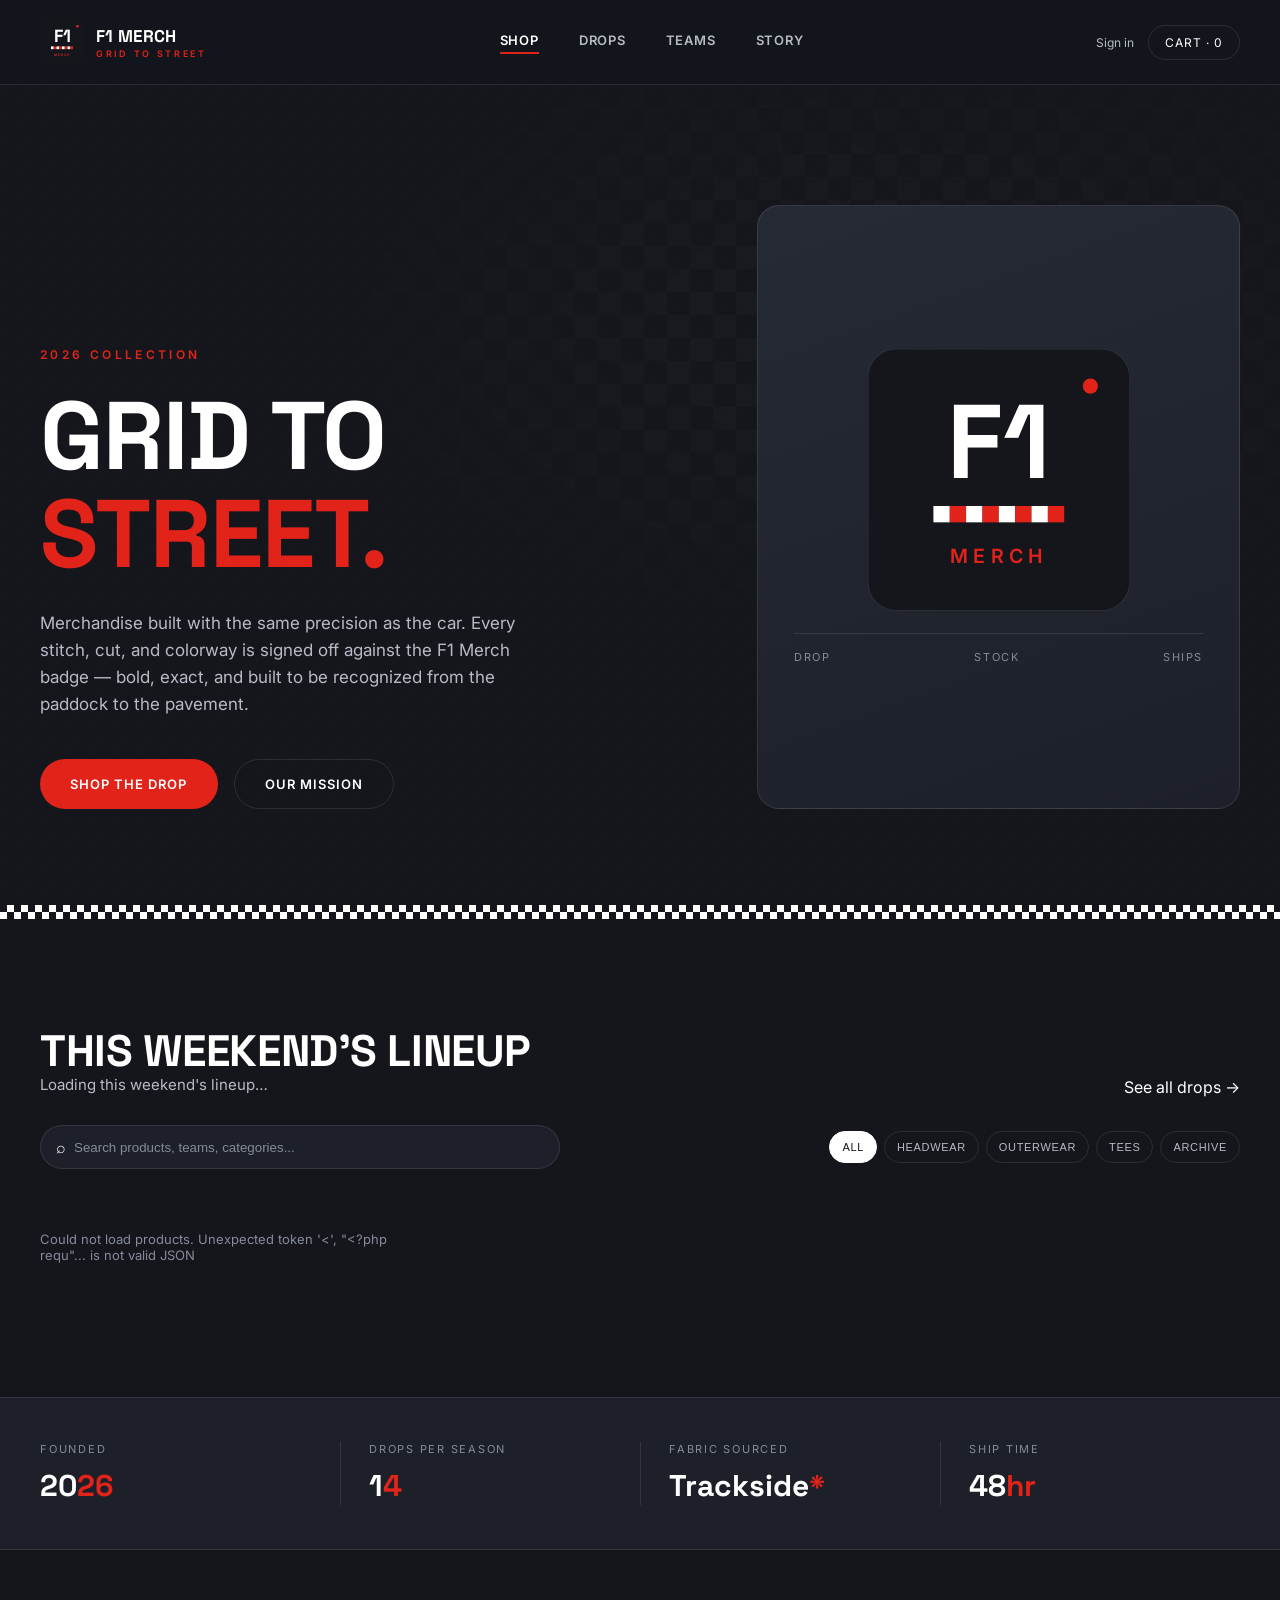
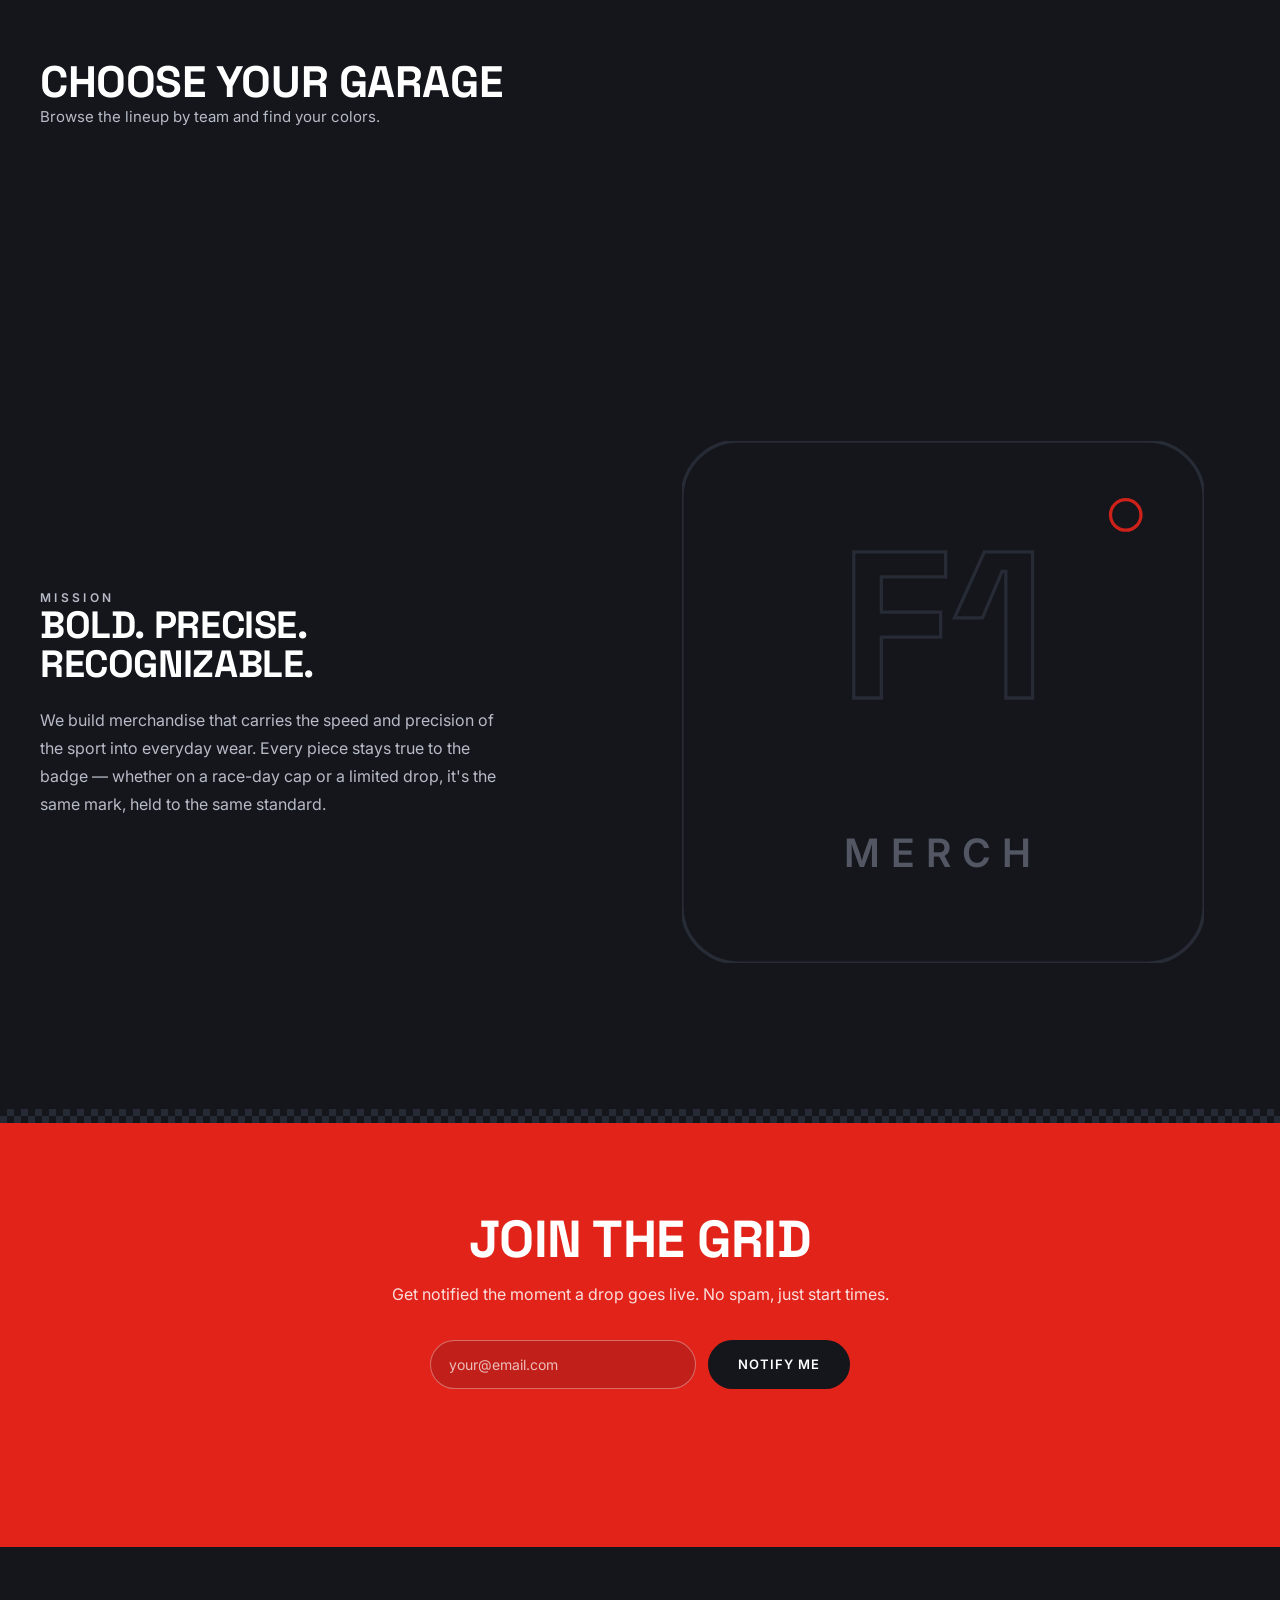
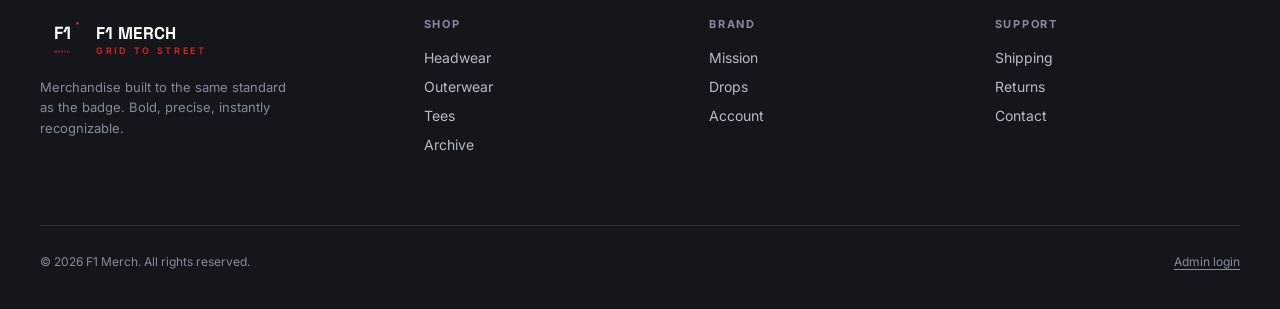
==== index.html @ f4a96c57 "first commit" ====
<!DOCTYPE html><html lang="en"><head><meta charset="UTF-8"><meta name="viewport" content="width=device-width,initial-scale=1.0"><title>F1 MERCH — Grid to Street</title><link rel="preconnect" href="https://fonts.googleapis.com"><link href="https://fonts.googleapis.com/css2?family=Space+Grotesk:wght@400;500;600;700&family=Inter:wght@400;500;600;700&family=Space+Mono:wght@400;700&display=swap" rel="stylesheet"><link rel="stylesheet" href="styles.css"></head><body>
<header><nav class="wrap subnav"><a class="brand" href="index.html"><svg class="brand-badge" viewBox="0 0 240 240" xmlns="http://www.w3.org/2000/svg"><rect width="240" height="240" rx="26" fill="#14161C"/><circle cx="204" cy="34" r="7" fill="#E2231A"/><text x="120" y="118" text-anchor="middle" font-family="Space Grotesk" font-weight="700" font-size="96" fill="#fff">F1</text><rect x="60" y="144" width="15" height="15" fill="#fff"/><rect x="75" y="144" width="15" height="15" fill="#E2231A"/><rect x="90" y="144" width="15" height="15" fill="#fff"/><rect x="105" y="144" width="15" height="15" fill="#E2231A"/><rect x="120" y="144" width="15" height="15" fill="#fff"/><rect x="135" y="144" width="15" height="15" fill="#E2231A"/><rect x="150" y="144" width="15" height="15" fill="#fff"/><rect x="165" y="144" width="15" height="15" fill="#E2231A"/><text x="120" y="196" text-anchor="middle" font-family="Inter" font-weight="600" font-size="18" letter-spacing="5" fill="#E2231A">MERCH</text></svg><span class="brand-copy"><strong>F1 MERCH</strong><small>GRID TO STREET</small></span></a><button class="mobile-menu" id="menuBtn" aria-expanded="false">☰</button><div class="nav-links" id="navLinks"><a href="#lineup" class="active">Shop</a><a href="drops.html">Drops</a><a href="#teams">Teams</a><a href="#story">Story</a></div><div class="nav-actions"><a id="accountLink" href="login.html">Sign in</a><a class="nav-cart-link" href="cart.html">Cart · <span id="cartCount">0</span></a></div></nav></header>
<section class="hero"><div class="wrap hero-grid"><div><div class="hero-eyebrow"><span class="eyebrow">2026 Collection</span></div><h1>Grid to<br><em>Street.</em></h1><p class="lede">Merchandise built with the same precision as the car. Every stitch, cut, and colorway is signed off against the F1 Merch badge — bold, exact, and built to be recognized from the paddock to the pavement.</p><div class="hero-ctas"><a class="btn btn-primary" href="#lineup">Shop the drop</a><a class="btn btn-ghost" href="#story">Our mission</a></div></div><div class="hero-panel"><svg class="badge-huge" viewBox="0 0 240 240" xmlns="http://www.w3.org/2000/svg"><rect width="240" height="240" rx="26" fill="#14161C" stroke="#2A2E38"/><circle cx="204" cy="34" r="7" fill="#E2231A"/><text x="120" y="118" text-anchor="middle" font-family="Space Grotesk" font-weight="700" font-size="96" fill="#fff">F1</text><rect x="60" y="144" width="15" height="15" fill="#fff"/><rect x="75" y="144" width="15" height="15" fill="#E2231A"/><rect x="90" y="144" width="15" height="15" fill="#fff"/><rect x="105" y="144" width="15" height="15" fill="#E2231A"/><rect x="120" y="144" width="15" height="15" fill="#fff"/><rect x="135" y="144" width="15" height="15" fill="#E2231A"/><rect x="150" y="144" width="15" height="15" fill="#fff"/><rect x="165" y="144" width="15" height="15" fill="#E2231A"/><text x="120" y="196" text-anchor="middle" font-family="Inter" font-weight="600" font-size="18" letter-spacing="5" fill="#E2231A">MERCH</text></svg><div class="readout"><span class="k">Drop</span><span class="k">Stock</span><span class="k">Ships</span></div></div></div></section><div class="checker-bar"></div>
<section id="lineup"><div class="wrap"><div class="section-head"><div><h2>This weekend's lineup</h2><p id="lineupSubhead">Loading this weekend's lineup…</p></div><a class="text-link" href="drops.html">See all drops →</a></div><div class="lineup-tools"><div class="lineup-search">⌕ <input id="searchInput" placeholder="Search products, teams, categories..."></div><div id="categoryFilters" class="lineup-filters"><button class="lineup-filter active" data-category="all">All</button><button class="lineup-filter" data-category="headwear">Headwear</button><button class="lineup-filter" data-category="outerwear">Outerwear</button><button class="lineup-filter" data-category="tees">Tees</button><button class="lineup-filter" data-category="archive">Archive</button></div></div><div class="lineup" id="lineupGrid"></div></div></section>
<div class="telemetry"><div class="wrap"><div class="cell"><div class="k">Founded</div><div class="v">20<span>26</span></div></div><div class="cell"><div class="k">Drops per season</div><div class="v">1<span>4</span></div></div><div class="cell"><div class="k">Fabric sourced</div><div class="v">Trackside<span>*</span></div></div><div class="cell"><div class="k">Ship time</div><div class="v">48<span>hr</span></div></div></div></div>
<section id="teams"><div class="wrap"><div class="section-head"><div><h2>Choose your garage</h2><p>Browse the lineup by team and find your colors.</p></div></div><div class="team-rail" id="teamGrid"></div></div></section>
<section id="story"><div class="wrap story"><div class="story-copy"><span class="eyebrow mute">Mission</span><h2>Bold. Precise.<br>Recognizable.</h2><p>We build merchandise that carries the speed and precision of the sport into everyday wear. Every piece stays true to the badge — whether on a race-day cap or a limited drop, it's the same mark, held to the same standard.</p></div><div class="story-visual"><svg viewBox="0 0 240 240" xmlns="http://www.w3.org/2000/svg"><rect width="240" height="240" rx="26" fill="none" stroke="#2A2E38" stroke-width="1.5"/><text x="120" y="118" text-anchor="middle" font-family="Space Grotesk" font-weight="700" font-size="96" fill="none" stroke="#2A2E38" stroke-width="1.5">F1</text><circle cx="204" cy="34" r="7" fill="none" stroke="#E2231A" stroke-width="1.5"/><text x="120" y="196" text-anchor="middle" font-family="Inter" font-weight="600" font-size="18" letter-spacing="5" fill="#5A5E6B">MERCH</text></svg></div></div></section><div class="checker-bar dim"></div>
<section id="join" class="cta-band"><div class="wrap"><h2>Join the grid</h2><p>Get notified the moment a drop goes live. No spam, just start times.</p><form class="signup" id="signupForm">
    <input type="email" id="signupEmail" placeholder="your@email.com" required><button class="btn btn-primary" type="submit">Notify me</button></form><p class="signup-msg" id="signupMsg"></p></div></section>
<footer id="typography"><div class="wrap"><div class="foot-grid"><div class="foot-brand"><div class="brand"><svg class="brand-badge" viewBox="0 0 240 240"><rect width="240" height="240" rx="26" fill="#14161C"/><circle cx="204" cy="34" r="7" fill="#E2231A"/><text x="120" y="118" text-anchor="middle" font-family="Space Grotesk" font-weight="700" font-size="96" fill="#fff">F1</text><text x="120" y="196" text-anchor="middle" font-family="Inter" font-weight="600" font-size="18" letter-spacing="5" fill="#E2231A">MERCH</text></svg><span class="brand-copy"><strong>F1 MERCH</strong><small>GRID TO STREET</small></span></div><p>Merchandise built to the same standard as the badge. Bold, precise, instantly recognizable.</p></div><div class="foot-col"><h4>Shop</h4><a href="#lineup" data-filter="headwear" class="foot-link">Headwear</a><a href="#lineup" data-filter="outerwear" class="foot-link">Outerwear</a><a href="#lineup" data-filter="tees" class="foot-link">Tees</a><a href="#lineup" data-filter="archive" class="foot-link">Archive</a></div><div class="foot-col"><h4>Brand</h4><a href="#story">Mission</a><a href="drops.html">Drops</a><a href="account.html">Account</a></div><div class="foot-col"><h4>Support</h4><a href="#" data-modal="shipping" class="foot-link">Shipping</a><a href="#" data-modal="returns" class="foot-link">Returns</a><a href="#" data-modal="contact" class="foot-link">Contact</a></div></div><div class="foot-bottom"><span>© 2026 F1 Merch. All rights reserved.</span><a href="admin-login.html" class="admin-link">Admin login</a></div></div></footer>
<div class="modal-overlay" id="modalOverlay" hidden><div class="modal" role="dialog" aria-modal="true"><button class="modal-close" id="modalClose">×</button><h3 id="modalTitle"></h3><div id="modalBody"></div></div></div>
<script src="auth-client.js?v=27"></script><script src="products-data.js?v=27"></script><script src="script.js?v=18"></script></body></html>
---- styles.css ----
:root {
  --ink: #14161C;
  --ink-2: #1D2028;
  --ink-3: #262A34;
  --red: #E2231A;
  --red-dim: #8A1610;
  --white: #FFFFFF;
  --chalk: #EDEEF0;
  --mute: #8E92A0;
  --mute-2: #5A5E6B;
  --line: rgba(255,255,255,0.10);
  --radius: 22px;
}
* {
  box-sizing: border-box;
  margin: 0;
  padding: 0;
}
html {
  scroll-behavior: smooth;
}
body {
  background: var(--ink);
  color: var(--white);
  font-family: 'Inter', Arial, sans-serif;
  -webkit-font-smoothing: antialiased;
  overflow-x: hidden;
}
a {
  color: inherit;
  text-decoration: none;
}
img,svg {
  display: block;
}
.wrap {
  max-width: 1280px;
  margin: 0 auto;
  padding: 0 40px;
}
h1,h2,h3 {
  font-family: 'Space Grotesk', Arial, sans-serif;
  font-weight: 700;
  line-height: 1.02;
  letter-spacing: -0.01em;
}
.mono {
  font-family: 'Space Mono', monospace;
}
.eyebrow {
  font-family: 'Inter', Arial, sans-serif;
  font-weight: 600;
  font-size: 12px;
  letter-spacing: 0.28em;
  text-transform: uppercase;
  color: var(--red);
}
.eyebrow.mute {
  color: var(--mute);
}
/* ============ CHECKER DIVIDER — signature element ============ */
.checker-bar {
  height: 14px;
  width: 100%;
  background-image: repeating-conic-gradient(var(--white) 0% 25%, var(--ink) 0% 50%);
  background-size: 14px 14px;
  position: relative;
}
.checker-bar.dim {
  background-image: repeating-conic-gradient(var(--ink-3) 0% 25%, var(--ink) 0% 50%);
}
.checker-bar::after {
  content: "";
  position: absolute;
  inset: 0;
  background: linear-gradient(90deg, transparent, var(--ink) 2%, transparent 6%, transparent 94%, var(--ink) 98%, transparent);
  opacity: 0.0;
}
/* ============ NAV ============ */
header {
  position: sticky;
  top: 0;
  z-index: 50;
  background: rgba(20,22,28,0.86);
  backdrop-filter: blur(10px);
  border-bottom: 1px solid var(--line);
}
nav.wrap {
  display: flex;
  align-items: center;
  justify-content: space-between;
  height: 84px;
}
.brand {
  display: flex;
  align-items: center;
  gap: 12px;
}
.brand-badge {
  width: 44px;
  height: 44px;
}
.brand-word {
  font-family: 'Space Grotesk';
  font-weight: 700;
  font-size: 17px;
  letter-spacing: 0.02em;
}
.brand-word span {
  display: block;
  font-family: 'Inter';
  font-weight: 600;
  font-size: 9px;
  letter-spacing: 0.3em;
  color: var(--red);
  margin-top: 1px;
}
.nav-links {
  display: flex;
  align-items: center;
  gap: 40px;
}
.nav-links a {
  font-size: 13px;
  font-weight: 600;
  letter-spacing: 0.06em;
  text-transform: uppercase;
  color: var(--mute);
  position: relative;
  padding-bottom: 4px;
}
.nav-links a:hover {
  color: var(--white);
}
.nav-links a.active {
  color: var(--white);
  position: relative;
}
.nav-links a.active::after {
  content: "";
  position: absolute;
  left: 0;
  right: 0;
  bottom: -2px;
  height: 2px;
  background: var(--red);
}
.cart-wrap {
  position: relative;
}
.nav-cart {
  display: flex;
  align-items: center;
  gap: 8px;
  border: 1px solid var(--line);
  border-radius: 999px;
  padding: 9px 18px;
  font-size: 12px;
  font-weight: 600;
  letter-spacing: 0.08em;
  text-transform: uppercase;
  background: transparent;
  color: var(--white);
  font-family: 'Inter', Arial, sans-serif;
  cursor: pointer;
  transition: border-color .18s ease, color .18s ease;
}
.nav-cart:hover {
  border-color: var(--red);
  color: var(--red);
}
.nav-cart .dot {
  width: 6px;
  height: 6px;
  border-radius: 50%;
  background: var(--red);
}
.cart-panel {
  position: absolute;
  top: calc(100% + 12px);
  right: 0;
  width: 320px;
  background: var(--ink-2);
  border: 1px solid var(--line);
  border-radius: 16px;
  padding: 18px;
  box-shadow: 0 20px 50px rgba(0,0,0,0.45);
  z-index: 60;
}
.cart-panel[hidden] {
  display: none;
}
.cart-panel-head {
  display: flex;
  justify-content: space-between;
  align-items: center;
  font-size: 12px;
  font-weight: 600;
  letter-spacing: 0.1em;
  text-transform: uppercase;
  color: var(--mute);
  margin-bottom: 14px;
}
.cart-close {
  background: none;
  border: none;
  color: var(--mute);
  font-size: 18px;
  line-height: 1;
  cursor: pointer;
}
.cart-close:hover {
  color: var(--white);
}
.cart-empty {
  font-size: 13px;
  color: var(--mute-2);
  line-height: 1.5;
}
.cart-items {
  display: flex;
  flex-direction: column;
  gap: 12px;
  max-height: 260px;
  overflow-y: auto;
}
.cart-line {
  display: flex;
  align-items: center;
  justify-content: space-between;
  gap: 10px;
  font-size: 13px;
}
.cart-line .cl-name {
  flex: 1;
}
.cart-line .cl-qty {
  color: var(--mute-2);
  font-family: 'Space Mono';
  font-size: 12px;
}
.cart-line .cl-price {
  font-family: 'Space Mono';
  font-size: 13px;
}
.cart-line .cl-remove {
  background: none;
  border: none;
  color: var(--mute-2);
  cursor: pointer;
  font-size: 14px;
}
.cart-line .cl-remove:hover {
  color: var(--red);
}
.cart-total-row {
  display: flex;
  justify-content: space-between;
  align-items: center;
  margin-top: 14px;
  padding-top: 14px;
  border-top: 1px solid var(--line);
  font-size: 13px;
  font-weight: 600;
}
.cart-total-row[hidden] {
  display: none;
}
/* ============ HERO ============ */
.hero {
  position: relative;
  padding: 120px 0 96px;
  overflow: hidden;
}
.hero::before {
  content: "";
  position: absolute;
  inset: 0;
  background-image: repeating-conic-gradient(rgba(255,255,255,0.028) 0% 25%, transparent 0% 50%);
  background-size: 46px 46px;
  mask-image: radial-gradient(ellipse 70% 60% at 70% 30%, black, transparent 75%);
  pointer-events: none;
}
.hero-grid {
  position: relative;
  z-index: 1;
  display: grid;
  grid-template-columns: 1.15fr 0.85fr;
  gap: 64px;
  align-items: end;
}
.hero-eyebrow {
  display: flex;
  align-items: center;
  gap: 14px;
  margin-bottom: 26px;
}
.hero-eyebrow .num {
  font-family: 'Space Mono';
  font-size: 12px;
  color: var(--red);
}
.hero h1 {
  font-size: 96px;
  text-transform: uppercase;
}
.hero h1 em {
  font-style: normal;
  color: var(--red);
}
.hero p.lede {
  margin-top: 26px;
  max-width: 480px;
  font-size: 17px;
  line-height: 1.6;
  color: var(--mute);
}
.hero-ctas {
  display: flex;
  gap: 16px;
  margin-top: 40px;
}
.btn {
  display: inline-flex;
  align-items: center;
  gap: 10px;
  padding: 16px 30px;
  border-radius: 999px;
  font-size: 13px;
  font-weight: 600;
  letter-spacing: 0.08em;
  text-transform: uppercase;
  transition: transform .18s ease, background .18s ease, color .18s ease, border-color .18s ease;
  border: none;
  cursor: pointer;
  font-family: 'Inter', Arial, sans-serif;
}
.btn-primary {
  background: var(--red);
  color: var(--white);
}
.btn-logout {
  background: transparent;
  color: var(--white);
  border: 1px solid rgba(226,35,26,.65);
}
.btn-logout:hover {
  background: var(--red);
  border-color: var(--red);
  color: var(--white);
  transform: translateY(-2px);
}
.btn-primary:hover {
  transform: translateY(-2px);
  background: #c81d15;
}
.btn-ghost {
  border: 1px solid var(--line);
  color: var(--white);
  background: transparent;
}
.btn-ghost:hover {
  border-color: var(--white);
  transform: translateY(-2px);
}
.hero-panel {
  position: relative;
  background: linear-gradient(160deg, var(--ink-3), var(--ink-2));
  border: 1px solid var(--line);
  border-radius: var(--radius);
  padding: 36px;
  display: flex;
  flex-direction: column;
  align-items: center;
  justify-content: center;
  aspect-ratio: 4/5;
}
.hero-panel .badge-huge {
  width: 64%;
  height: auto;
}
.hero-panel .readout {
  margin-top: 22px;
  width: 100%;
  display: flex;
  justify-content: space-between;
  border-top: 1px solid var(--line);
  padding-top: 16px;
}
.readout .k {
  font-size: 11px;
  letter-spacing: 0.14em;
  text-transform: uppercase;
  color: var(--mute-2);
}
/* ============ SECTION SHELL ============ */
section {
  padding: 110px 0;
}
.section-head {
  display: flex;
  justify-content: space-between;
  align-items: flex-end;
  margin-bottom: 56px;
  gap: 40px;
}
.section-head h2 {
  font-size: 44px;
  text-transform: uppercase;
  max-width: 560px;
}
.section-head p {
  font-size: 15px;
  color: var(--mute);
  max-width: 340px;
  line-height: 1.6;
}
.section-head .filter-tag {
  display: inline-flex;
  align-items: center;
  gap: 10px;
  font-size: 13px;
  color: var(--white);
}
.section-head .filter-tag button {
  background: none;
  border: 1px solid var(--line);
  color: var(--mute);
  border-radius: 999px;
  padding: 4px 12px;
  font-size: 11px;
  letter-spacing: 0.06em;
  text-transform: uppercase;
  cursor: pointer;
  font-family: 'Inter', Arial, sans-serif;
}
.section-head .filter-tag button:hover {
  border-color: var(--red);
  color: var(--red);
}
/* ============ LINEUP (products) ============ */
.lineup {
  display: grid;
  grid-template-columns: repeat(3,1fr);
  gap: 28px;
}
.card {
  background: var(--ink-2);
  border: 1px solid var(--line);
  border-radius: var(--radius);
  overflow: hidden;
  transition: transform .22s ease, border-color .22s ease;
}
.card:hover {
  transform: translateY(-6px);
  border-color: rgba(226,35,26,0.5);
}
.card.is-hidden {
  display: none;
}
.card-media {
  position: relative;
  aspect-ratio: 1/1;
  background: radial-gradient(circle at 30% 20%, rgba(226,35,26,0.14), transparent 55%),    var(--ink-3);
  display: flex;
  align-items: center;
  justify-content: center;
}
.card-media .grid-pos {
  position: absolute;
  top: 18px;
  left: 18px;
  font-family: 'Space Mono';
  font-size: 12px;
  color: var(--mute-2);
}
.card-media .icon {
  width: 34%;
  opacity: 0.92;
}
.card-body {
  padding: 22px 22px 26px;
}
.card-body .name {
  font-family: 'Space Grotesk';
  font-weight: 600;
  font-size: 18px;
  margin-bottom: 6px;
}
.card-body .desc {
  font-size: 13px;
  color: var(--mute);
  line-height: 1.5;
  margin-bottom: 18px;
}
.card-foot {
  display: flex;
  align-items: center;
  justify-content: flex-end;
}
.price {
  font-family: 'Space Mono';
  font-size: 16px;
}
.add {
  width: 36px;
  height: 36px;
  border-radius: 50%;
  border: 1px solid var(--line);
  display: flex;
  align-items: center;
  justify-content: center;
  font-size: 16px;
  transition: all .18s ease;
  background: transparent;
  color: var(--white);
  cursor: pointer;
  font-family: 'Inter', Arial, sans-serif;
}
.card:hover .add {
  background: var(--red);
  border-color: var(--red);
}
/* ============ TELEMETRY STRIP ============ */
.telemetry {
  background: var(--ink-2);
  border-top: 1px solid var(--line);
  border-bottom: 1px solid var(--line);
}
.telemetry .wrap {
  display: grid;
  grid-template-columns: repeat(4,1fr);
  padding: 44px 40px;
}
.telemetry .cell {
  padding: 0 28px;
  border-left: 1px solid var(--line);
}
.telemetry .cell:first-child {
  border-left: none;
  padding-left: 0;
}
.telemetry .cell .k {
  font-size: 11px;
  letter-spacing: 0.16em;
  text-transform: uppercase;
  color: var(--mute-2);
  margin-bottom: 10px;
}
.telemetry .cell .v {
  font-family: 'Space Grotesk';
  font-weight: 700;
  font-size: 30px;
}
.telemetry .cell .v span {
  color: var(--red);
}
/* ============ STORY (mission) ============ */
.story {
  display: grid;
  grid-template-columns: 0.95fr 1.05fr;
  gap: 70px;
  align-items: center;
}
.story-copy .eyebrow {
  margin-bottom: 20px;
}
.story-copy h2 {
  font-size: 38px;
  text-transform: uppercase;
  margin-bottom: 22px;
}
.story-copy p {
  font-size: 16px;
  line-height: 1.75;
  color: var(--mute);
  max-width: 460px;
}
.story-visual {
  position: relative;
  aspect-ratio: 1/1;
  display: flex;
  align-items: center;
  justify-content: center;
}
.story-visual svg {
  width: 88%;
  height: 88%;
  opacity: 0.9;
}
/* ============ CTA BAND ============ */
.cta-band {
  background: var(--red);
  padding: 90px 0;
  text-align: center;
}
.cta-band h2 {
  font-size: 52px;
  text-transform: uppercase;
  color: var(--white);
  margin-bottom: 18px;
}
.cta-band p {
  font-size: 16px;
  color: rgba(255,255,255,0.85);
  margin-bottom: 36px;
}
.cta-band .btn-primary {
  background: var(--ink);
}
.cta-band .btn-primary:hover {
  background: #000;
}
.signup {
  display: flex;
  justify-content: center;
  gap: 12px;
  max-width: 420px;
  margin: 0 auto;
}
.signup input {
  flex: 1;
  padding: 15px 18px;
  border-radius: 999px;
  border: none;
  font-family: 'Inter';
  font-size: 14px;
  background: rgba(20,22,28,0.16);
  color: var(--white);
  border: 1px solid rgba(255,255,255,0.35);
}
.signup input::placeholder {
  color: rgba(255,255,255,0.7);
}
.signup-msg {
  margin-top: 14px;
  font-size: 13px;
  min-height: 18px;
  color: rgba(255,255,255,0.9);
}
.signup-msg.error {
  color: var(--ink);
  font-weight: 700;
}
.signup-msg.success {
  color: var(--ink);
  font-weight: 700;
}
/* ============ FOOTER ============ */
footer {
  padding: 70px 0 40px;
}
.foot-grid {
  display: grid;
  grid-template-columns: 1.4fr 1fr 1fr 1fr;
  gap: 40px;
  margin-bottom: 60px;
}
.foot-brand .brand {
  margin-bottom: 16px;
}
.foot-brand p {
  font-size: 13px;
  color: var(--mute-2);
  max-width: 260px;
  line-height: 1.6;
}
.foot-col h4 {
  font-size: 11px;
  letter-spacing: 0.16em;
  text-transform: uppercase;
  color: var(--mute-2);
  margin-bottom: 18px;
}
.foot-col a {
  display: block;
  font-size: 14px;
  color: var(--mute);
  margin-bottom: 12px;
  background: none;
  border: none;
  padding: 0;
  text-align: left;
  cursor: pointer;
  font-family: 'Inter', Arial, sans-serif;
}
.foot-col a:hover {
  color: var(--white);
}
.foot-bottom {
  display: flex;
  justify-content: space-between;
  align-items: center;
  padding-top: 28px;
  border-top: 1px solid var(--line);
  font-size: 12px;
  color: var(--mute-2);
}
.admin-link {
  color: var(--mute-2);
  text-decoration: underline;
  text-underline-offset: 3px;
}
.admin-link:hover {
  color: var(--white);
}
/* ============ MODAL ============ */
.modal-overlay {
  position: fixed;
  inset: 0;
  z-index: 100;
  background: rgba(10,11,14,0.72);
  display: flex;
  align-items: center;
  justify-content: center;
  padding: 24px;
}
.modal-overlay[hidden] {
  display: none;
}
.modal {
  position: relative;
  width: 100%;
  max-width: 420px;
  background: var(--ink-2);
  border: 1px solid var(--line);
  border-radius: 20px;
  padding: 36px 32px 32px;
  box-shadow: 0 30px 70px rgba(0,0,0,0.5);
}
.modal h3 {
  font-size: 22px;
  text-transform: uppercase;
  margin-bottom: 14px;
}
.modal p {
  font-size: 14px;
  line-height: 1.7;
  color: var(--mute);
}
.modal p + p {
  margin-top: 10px;
}
.modal-close {
  position: absolute;
  top: 18px;
  right: 18px;
  background: none;
  border: none;
  color: var(--mute);
  font-size: 20px;
  line-height: 1;
  cursor: pointer;
}
.modal-close:hover {
  color: var(--white);
}
@media (max-width:920px) {
  .hero-grid {
    grid-template-columns: 1fr;
  }
  .hero h1 {
    font-size: 56px;
  }
  .lineup {
    grid-template-columns: 1fr;
  }
  .telemetry .wrap {
    grid-template-columns: repeat(2,1fr);
    row-gap: 24px;
  }
  .telemetry .cell:nth-child(3) {
    border-left: none;
    padding-left: 0;
  }
  .story {
    grid-template-columns: 1fr;
  }
  .foot-grid {
    grid-template-columns: 1fr 1fr;
  }
  .section-head {
    flex-direction: column;
    align-items: flex-start;
  }
}
@media (prefers-reduced-motion: reduce) {
  * {
    transition: none !important;
  }
}
/* ============ ADMIN DASHBOARD ============ */
.admin-header {
  padding: 60px 0 40px;
  border-bottom: 1px solid var(--line);
}
.admin-header .eyebrow {
  margin-bottom: 14px;
}
.admin-header h1 {
  font-size: 40px;
  text-transform: uppercase;
}
.admin-header p {
  margin-top: 14px;
  font-size: 15px;
  color: var(--mute);
  max-width: 520px;
  line-height: 1.6;
}
.admin-back {
  display: inline-flex;
  align-items: center;
  gap: 8px;
  font-size: 13px;
  color: var(--mute);
  margin-bottom: 24px;
}
.admin-back:hover {
  color: var(--white);
}
.admin-main {
  padding: 56px 0 120px;
  display: grid;
  grid-template-columns: 1fr 1.4fr;
  gap: 48px;
  align-items: start;
}
.admin-panel {
  background: var(--ink-2);
  border: 1px solid var(--line);
  border-radius: var(--radius);
  padding: 28px;
}
.admin-panel h2 {
  font-size: 20px;
  text-transform: uppercase;
  margin-bottom: 20px;
}
.form-row {
  margin-bottom: 18px;
}
.form-row label {
  display: block;
  font-size: 11px;
  letter-spacing: 0.12em;
  text-transform: uppercase;
  color: var(--mute-2);
  margin-bottom: 8px;
}
.form-row input,.form-row textarea,.form-row select {
  width: 100%;
  padding: 12px 14px;
  border-radius: 10px;
  background: var(--ink-3);
  border: 1px solid var(--line);
  color: var(--white);
  font-family: 'Inter', Arial, sans-serif;
  font-size: 14px;
}
.form-row textarea {
  resize: vertical;
  min-height: 70px;
  line-height: 1.5;
}
.form-row input:focus,.form-row textarea:focus,.form-row select:focus {
  outline: none;
  border-color: var(--red);
}
.form-actions {
  display: flex;
  gap: 12px;
  margin-top: 24px;
}
.btn-secondary {
  border: 1px solid var(--line);
  color: var(--mute);
  background: transparent;
  padding: 16px 24px;
  border-radius: 999px;
  font-size: 13px;
  font-weight: 600;
  letter-spacing: 0.08em;
  text-transform: uppercase;
  cursor: pointer;
  font-family: 'Inter', Arial, sans-serif;
}
.btn-secondary:hover {
  border-color: var(--white);
  color: var(--white);
}
.admin-list {
  display: flex;
  flex-direction: column;
  gap: 14px;
}
.admin-row {
  display: flex;
  align-items: center;
  gap: 16px;
  background: var(--ink-2);
  border: 1px solid var(--line);
  border-radius: 16px;
  padding: 16px 18px;
}
.admin-row .thumb {
  width: 52px;
  height: 52px;
  border-radius: 10px;
  flex-shrink: 0;
  background: radial-gradient(circle at 30% 20%, rgba(226,35,26,0.18), transparent 55%), var(--ink-3);
  display: flex;
  align-items: center;
  justify-content: center;
  font-family: 'Space Grotesk';
  font-weight: 700;
  font-size: 15px;
}
.admin-row .info {
  flex: 1;
  min-width: 0;
}
.admin-row .info .name {
  font-family: 'Space Grotesk';
  font-weight: 600;
  font-size: 15px;
  margin-bottom: 3px;
}
.admin-row .info .meta {
  font-size: 12px;
  color: var(--mute-2);
  font-family: 'Space Mono';
}
.admin-row .info .desc {
  font-size: 12px;
  color: var(--mute);
  margin-top: 4px;
  line-height: 1.4;
}
.admin-row .row-actions {
  display: flex;
  gap: 8px;
  flex-shrink: 0;
}
.icon-btn {
  width: 34px;
  height: 34px;
  border-radius: 50%;
  border: 1px solid var(--line);
  background: transparent;
  color: var(--mute);
  cursor: pointer;
  font-size: 14px;
  display: flex;
  align-items: center;
  justify-content: center;
  font-family: 'Inter', Arial, sans-serif;
}
.icon-btn:hover {
  border-color: var(--white);
  color: var(--white);
}
.icon-btn.danger:hover {
  border-color: var(--red);
  color: var(--red);
}
.admin-empty {
  font-size: 13px;
  color: var(--mute-2);
  padding: 24px 0;
}
.admin-toolbar {
  display: flex;
  justify-content: space-between;
  align-items: center;
  margin-bottom: 20px;
  gap: 16px;
}
.admin-count {
  font-size: 13px;
  color: var(--mute);
}
.admin-toast {
  position: fixed;
  bottom: 28px;
  left: 50%;
  transform: translateX(-50%) translateY(20px);
  background: var(--white);
  color: var(--ink);
  padding: 14px 22px;
  border-radius: 999px;
  font-size: 13px;
  font-weight: 600;
  opacity: 0;
  pointer-events: none;
  transition: opacity .2s ease, transform .2s ease;
  z-index: 200;
}
.admin-toast.show {
  opacity: 1;
  transform: translateX(-50%) translateY(0);
}
@media (max-width:920px) {
  .admin-main {
    grid-template-columns: 1fr;
  }
}
/* ===== ORIGINAL UI + FEATURE PAGES ===== */
.subnav {
  display: flex;
  align-items: center;
  justify-content: space-between;
  height: 84px;
  gap: 24px
}
.brand {
  display: flex;
  align-items: center;
  gap: 12px;
  min-width: 0
}
.brand-badge {
  width: 44px;
  height: 44px;
  flex: 0 0 auto
}
.brand-copy strong {
  display: block;
  font-family: 'Space Grotesk';
  font-weight: 700;
  font-size: 17px;
  letter-spacing: .02em
}
.brand-copy small {
  display: block;
  font-family: Inter;
  font-weight: 600;
  font-size: 9px;
  letter-spacing: .3em;
  color: var(--red);
  margin-top: 1px
}
.mobile-menu {
  display: none;
  background: transparent;
  border: 1px solid var(--line);
  color: var(--white);
  border-radius: 999px;
  padding: 9px 13px
}
.nav-actions {
  display: flex;
  align-items: center;
  gap: 14px
}
.nav-actions a,.nav-actions button {
  font-size: 12px;
  color: var(--mute)
}
.nav-actions a:hover {
  color: var(--white)
}
.nav-cart-link {
  border: 1px solid var(--line);
  border-radius: 999px;
  padding: 9px 16px!important;
  color: var(--white)!important;
  text-transform: uppercase;
  letter-spacing: .08em
}
/* Main-store feature controls */
.lineup-tools {
  display: flex;
  gap: 12px;
  align-items: center;
  justify-content: space-between;
  margin: -28px 0 38px;
  flex-wrap: wrap
}
.lineup-search {
  display: flex;
  align-items: center;
  gap: 8px;
  border: 1px solid var(--line);
  background: var(--ink-2);
  border-radius: 999px;
  padding: 11px 15px;
  flex: 1;
  min-width: 240px;
  max-width: 520px
}
.lineup-search input {
  width: 100%;
  background: transparent;
  border: 0;
  outline: 0;
  color: var(--white)
}
.lineup-search input::placeholder {
  color: var(--mute-2)
}
.lineup-filters {
  display: flex;
  gap: 7px;
  flex-wrap: wrap
}
.lineup-filter {
  border: 1px solid var(--line);
  background: transparent;
  color: var(--mute);
  border-radius: 999px;
  padding: 9px 12px;
  font-size: 11px;
  text-transform: uppercase;
  letter-spacing: .06em
}
.lineup-filter.active,.lineup-filter:hover {
  background: var(--white);
  color: var(--ink);
  border-color: var(--white)
}
.card .card-media {
  position: relative
}
.card .card-media img.product-image {
  width: 100%;
  height: 100%;
  object-fit: cover
}
.card .card-media .badge,.card .card-media .featured {
  position: absolute;
  z-index: 2;
  top: 16px;
  padding: 6px 8px;
  border-radius: 6px;
  font: 700 9px 'Space Mono';
  letter-spacing: .08em
}
.card .card-media .badge {
  left: 16px;
  background: var(--red);
  color: #fff
}
.card .card-media .featured {
  right: 16px;
  background: #fff;
  color: var(--ink)
}
.card .card-body .product-meta {
  display: flex;
  justify-content: space-between;
  gap: 10px;
  color: var(--mute-2);
  font: 10px 'Space Mono';
  text-transform: uppercase;
  letter-spacing: .08em;
  margin-bottom: 8px
}
.card .card-body .product-price {
  font-family: 'Space Mono';
  font-size: 15px
}
.card .card-body .product-stock {
  font-size: 10px;
  color: var(--mute-2);
  margin-left: auto
}
.card .card-body .product-stock.low {
  color: var(--red)
}
.card .card-foot {
  align-items: center;
  gap: 8px
}
.card .card-foot .wish {
  width: 36px;
  height: 36px;
  border: 1px solid var(--line);
  border-radius: 50%;
  background: transparent;
  color: var(--white);
  font-size: 16px
}
.card .card-foot .wish:hover {
  border-color: var(--red);
  color: var(--red)
}
.card .card-foot .view {
  font-size: 11px;
  color: var(--mute);
  text-transform: uppercase;
  letter-spacing: .08em;
  margin-right: auto
}
.card .card-foot .add {
  flex: 0 0 auto
}
/* Team collection added without changing original aesthetic */
.team-rail {
  display: grid;
  grid-template-columns: repeat(4,1fr);
  gap: 12px
}
.team-tile {
  border: 1px solid var(--line);
  border-radius: 16px;
  background: var(--ink-2);
  padding: 20px;
  min-height: 110px;
  display: flex;
  flex-direction: column;
  justify-content: space-between;
  transition: .18s
}
.team-tile:hover {
  border-color: rgba(226,35,26,.55);
  transform: translateY(-3px)
}
.team-tile span {
  font: 700 20px 'Space Grotesk';
  text-transform: uppercase
}
.team-tile small {
  font: 10px 'Space Mono';
  color: var(--mute-2);
  letter-spacing: .08em
}
/* Drops */
.page-hero {
  padding: 90px 0 70px;
  background: radial-gradient(circle at 75% 25%,rgba(38,42,52,.8),transparent 50%);
  border-bottom: 1px solid var(--line)
}
.page-hero h1,.page-title h1 {
  font-size: 76px;
  text-transform: uppercase;
  margin: 18px 0
}
.page-hero p,.page-title p {
  color: var(--mute);
  max-width: 620px;
  font-size: 16px;
  line-height: 1.65
}
.countdown {
  display: flex;
  gap: 10px;
  margin-top: 35px;
  max-width: 540px
}
.countdown div {
  flex: 1;
  border: 1px solid var(--line);
  background: var(--ink-2);
  border-radius: 14px;
  padding: 14px;
  text-align: center
}
.countdown b {
  display: block;
  font: 700 30px 'Space Mono'
}
.countdown small {
  font: 9px 'Space Mono';
  color: var(--mute-2);
  letter-spacing: .12em
}
.drop-tools {
  margin-top: 50px
}
.drop-tools .lineup-search {
  max-width: none
}
.drop-card .card-body {
  padding-bottom: 22px
}
/* Generic feature pages */
.page-title {
  padding: 65px 0 38px
}
.page-title .eyebrow {
  color: var(--red)
}
.cart-page,.checkout-page,.account-main,.product-page,.admin-main {
  padding-bottom: 100px
}
.cart-layout,.checkout-layout {
  display: grid;
  grid-template-columns: minmax(0,1.4fr) minmax(300px,.6fr);
  gap: 28px;
  align-items: start
}
.summary-card,.checkout-card,.account-card,.admin-card,.admin-panel {
  background: var(--ink-2);
  border: 1px solid var(--line);
  border-radius: var(--radius);
  padding: 26px
}
.summary-card {
  position: sticky;
  top: 105px
}
.summary-card h2,.checkout-card h2,.account-card h2,.admin-card h2 {
  font-size: 20px;
  text-transform: uppercase;
  margin-bottom: 20px
}
.summary-card>div {
  display: flex;
  justify-content: space-between;
  gap: 15px;
  padding: 11px 0;
  border-bottom: 1px solid var(--line);
  font-size: 13px
}
.summary-card .summary-total {
  font-size: 16px;
  border-bottom: 0;
  padding-top: 20px
}
.summary-card small {
  display: block;
  color: var(--mute-2);
  margin-top: 12px
}
.cart-item {
  display: grid;
  grid-template-columns: 110px 1fr auto;
  gap: 18px;
  align-items: center;
  background: var(--ink-2);
  border: 1px solid var(--line);
  border-radius: 16px;
  padding: 15px;
  margin-bottom: 12px
}
.cart-thumb {
  width: 110px;
  aspect-ratio: 1;
  border-radius: 10px;
  background: var(--ink-3);
  overflow: hidden;
  display: grid;
  place-items: center;
  font: 700 26px 'Space Grotesk'
}
.cart-thumb img {
  width: 100%;
  height: 100%;
  object-fit: cover
}
.cart-item-info small {
  font: 10px 'Space Mono';
  color: var(--mute-2);
  text-transform: uppercase
}
.cart-item-info h3 {
  font-size: 18px;
  margin: 5px 0
}
.cart-item-info>strong {
  font: 15px 'Space Mono'
}
.qty {
  display: flex;
  align-items: center;
  gap: 8px;
  margin-top: 12px
}
.qty button {
  border: 1px solid var(--line);
  background: transparent;
  color: var(--white);
  border-radius: 999px;
  min-width: 32px;
  height: 32px
}
.qty .remove {
  padding: 0 11px;
  width: auto;
  color: var(--mute);
  font-size: 11px
}
.cart-links {
  display: flex;
  justify-content: space-between;
  margin-top: 20px;
  color: var(--mute);
  font-size: 12px
}
.cart-links button {
  color: var(--mute)
}
.product-detail {
  display: grid;
  grid-template-columns: minmax(0,1fr) minmax(340px,.8fr);
  gap: 50px;
  align-items: start
}
.detail-media {
  background: var(--ink-2);
  border: 1px solid var(--line);
  border-radius: var(--radius);
  overflow: hidden;
  aspect-ratio: 1
}
.detail-media img {
  width: 100%;
  height: 100%;
  object-fit: cover
}
.detail-placeholder {
  height: 100%;
  display: grid;
  place-items: center;
  font: 700 150px 'Space Grotesk';
  background: radial-gradient(circle at 30% 20%,rgba(226,35,26,.14),transparent 55%),var(--ink-3)
}
.detail-copy {
  padding-top: 20px
}
.detail-copy h1 {
  font-size: 54px;
  text-transform: uppercase;
  margin: 16px 0
}
.detail-price {
  font: 700 24px 'Space Mono';
  margin-bottom: 20px
}
.detail-copy p {
  color: var(--mute);
  line-height: 1.7
}
.detail-meta {
  display: flex;
  justify-content: space-between;
  margin: 24px 0;
  color: var(--mute-2);
  font: 10px 'Space Mono';
  letter-spacing: .08em
}
.detail-copy label {
  display: grid;
  gap: 8px;
  font: 11px 'Space Mono';
  color: var(--mute-2);
  text-transform: uppercase
}
.detail-copy select,.detail-copy input,.review-form textarea {
  width: 100%;
  background: var(--ink-3);
  color: #fff;
  border: 1px solid var(--line);
  border-radius: 10px;
  padding: 12px
}
.quantity {
  display: flex;
  align-items: center;
  gap: 8px;
  margin: 15px 0
}
.quantity button {
  width: 38px;
  height: 38px;
  border: 1px solid var(--line);
  background: transparent;
  color: #fff;
  border-radius: 50%
}
.quantity input {
  width: 80px;
  text-align: center
}
.back-link {
  display: inline-block;
  color: var(--mute);
  font-size: 12px;
  margin-top: 20px
}
.related,.reviews-section {
  margin-top: 70px
}
.reviews-section {
  padding-top: 50px;
  border-top: 1px solid var(--line)
}
.review {
  border-top: 1px solid var(--line);
  padding: 18px 0
}
.review strong {
  display: block;
  margin-top: 6px
}
.review small {
  color: var(--mute-2)
}
.review p {
  color: var(--mute);
  font-size: 13px
}
.stars-input {
  font-size: 25px;
  letter-spacing: 4px;
  color: var(--red);
  cursor: pointer;
  margin: 10px 0
}
.review-form {
  display: grid;
  gap: 12px;
  max-width: 620px;
  margin-top: 30px
}
.checkout-card {
  display: grid;
  gap: 20px
}
.form-grid {
  display: grid;
  grid-template-columns: 1fr 1fr;
  gap: 14px
}
.form-grid .wide {
  grid-column: 1/-1
}
.checkout-card label,.account-form label {
  font-size: 11px;
  letter-spacing: .1em;
  text-transform: uppercase;
  color: var(--mute-2)
}
.checkout-card input,.checkout-card textarea,.checkout-card select,.account-form input,.account-form textarea,.account-form select {
  display: block;
  width: 100%;
  margin-top: 8px;
  background: var(--ink-3);
  color: #fff;
  border: 1px solid var(--line);
  border-radius: 10px;
  padding: 12px
}
.choice-grid {
  display: grid;
  grid-template-columns: 1fr 1fr;
  gap: 12px
}
.choice {
  display: flex;
  gap: 10px;
  border: 1px solid var(--line);
  border-radius: 14px;
  padding: 15px;
  color: #fff!important
}
.choice input,.check-row input {
  width: auto!important;
  margin: 0!important
}
.choice small {
  display: block;
  color: var(--mute);
  margin-top: 4px
}
.check-row {
  display: flex!important;
  gap: 8px;
  align-items: center;
  color: #fff!important
}
.checkout-item {
  display: flex;
  justify-content: space-between;
  gap: 12px;
  padding: 12px 0;
  border-bottom: 1px solid var(--line);
  font-size: 13px
}
.checkout-item small {
  display: block;
  color: var(--mute-2)
}
.form-message {
  color: var(--red)
}
.account-grid {
  display: grid;
  grid-template-columns: 360px 1fr;
  gap: 24px
}
.account-form {
  display: grid;
  gap: 15px
}
.profile-avatar {
  width: 86px;
  height: 86px;
  border-radius: 50%;
  background: var(--ink-3);
  border: 1px solid var(--line);
  display: grid;
  place-items: center;
  font: 700 28px 'Space Grotesk';
  margin: 15px 0;
  overflow: hidden
}
.profile-avatar img {
  width: 100%;
  height: 100%;
  object-fit: cover;
  display: block
}
.profile-avatar.has-avatar {
  padding: 0;
  background: var(--ink-3)
}
.profile-avatar.has-avatar img {
  border-radius: 50%
}
.orders-title {
  display: flex;
  justify-content: space-between;
  gap: 20px;
  align-items: start
}
.orders-list {
  display: grid;
  gap: 14px
}
.order-card {
  border: 1px solid var(--line);
  padding: 18px;
  border-radius: 14px
}
.order-top {
  display: flex;
  justify-content: space-between;
  gap: 15px
}
.order-top small {
  display: block;
  color: var(--mute-2)
}
.order-card p {
  color: var(--mute);
  font-size: 13px
}
.timeline {
  display: grid;
  grid-template-columns: repeat(5,1fr);
  gap: 5px;
  margin: 22px 0
}
.step {
  text-align: center;
  color: var(--mute-2)
}
.step.done {
  color: #fff
}
.step span {
  width: 24px;
  height: 24px;
  border: 1px solid currentColor;
  border-radius: 50%;
  display: grid;
  place-items: center;
  margin: auto
}
.step small {
  display: block;
  text-transform: capitalize;
  font-size: 8px
}
.wishlist-card {
  margin-top: 24px
}
.admin-main {
  padding-top: 30px
}
.admin-tabs {
  display: flex;
  gap: 8px;
  overflow: auto;
  margin: 10px 0 25px
}
.admin-tabs button {
  white-space: nowrap;
  background: var(--ink-2);
  color: var(--mute);
  border: 1px solid var(--line);
  padding: 11px 16px;
  border-radius: 999px;
  text-transform: uppercase;
  font-size: 10px;
  letter-spacing: .08em
}
.admin-tabs button.active {
  background: #fff;
  color: var(--ink)
}
.stats-grid {
  display: grid;
  grid-template-columns: repeat(4,1fr);
  gap: 14px
}
.stat {
  padding: 22px;
  background: var(--ink-2);
  border: 1px solid var(--line);
  border-radius: 15px
}
.stat small {
  display: block;
  color: var(--mute-2);
  font: 10px 'Space Mono';
  letter-spacing: .1em
}
.stat b {
  display: block;
  font: 700 27px 'Space Mono';
  margin-top: 8px
}
.admin-two {
  display: grid;
  grid-template-columns: 1fr 1fr;
  gap: 20px;
  margin-top: 20px
}
.admin-list-head {
  display: flex;
  justify-content: space-between;
  align-items: center;
  gap: 15px
}
.admin-product,.admin-order {
  display: grid;
  grid-template-columns: 70px 1fr auto;
  gap: 16px;
  align-items: center;
  padding: 15px 0;
  border-bottom: 1px solid var(--line)
}
.admin-order {
  grid-template-columns: 1fr auto
}
.admin-thumb {
  width: 70px;
  height: 70px;
  background: var(--ink-3);
  display: grid;
  place-items: center;
  border-radius: 10px;
  font: 700 25px 'Space Grotesk';
  overflow: hidden
}
.admin-thumb img {
  width: 100%;
  height: 100%;
  object-fit: cover
}
.admin-product small,.admin-order small {
  display: block;
  color: var(--mute-2);
  font-size: 11px;
  margin-top: 3px
}
.admin-product button {
  margin-left: 6px
}
.bar-row {
  display: grid;
  grid-template-columns: 70px 1fr 100px;
  gap: 10px;
  align-items: center;
  margin: 12px 0
}
.bar-row div {
  height: 10px;
  background: var(--ink);
  border-radius: 99px;
  overflow: hidden
}
.bar-row i {
  display: block;
  height: 100%;
  background: var(--red)
}
.inventory-row {
  display: flex;
  justify-content: space-between;
  border-bottom: 1px solid var(--line);
  padding: 11px 0
}
.status-select {
  background: var(--ink-3);
  color: #fff;
  border: 1px solid var(--line);
  padding: 9px;
  border-radius: 10px;
  margin-top: 8px
}
.low {
  color: var(--red)!important
}
.empty-state,.loading {
  padding: 50px;
  text-align: center;
  border: 1px dashed var(--line);
  border-radius: 15px;
  color: var(--mute)
}
.page-title h1 {
  letter-spacing: -.03em
}
.success-page {
  min-height: 100vh;
  display: grid;
  place-items: center;
  padding: 20px;
  background: var(--ink)
}
.success-card {
  width: min(600px,100%);
  text-align: center;
  padding: 50px 25px;
  background: var(--ink-2);
  border: 1px solid var(--line);
  border-radius: var(--radius)
}
.success-mark {
  width: 70px;
  height: 70px;
  border-radius: 50%;
  display: grid;
  place-items: center;
  background: var(--red);
  margin: 0 auto 25px;
  font-size: 32px
}
.success-card h1 {
  font-size: 58px;
  text-transform: uppercase
}
.success-card p {
  color: var(--mute)
}
.order-code {
  font: 700 14px 'Space Mono';
  margin: 25px
}
.success-actions {
  display: flex;
  justify-content: center;
  gap: 10px;
  flex-wrap: wrap
}
/* Auth pages keep the original visual language */
.auth-page {
  min-height: 100vh;
  background: radial-gradient(circle at 50% 18%,rgba(255,255,255,.035),transparent 34%),var(--ink);
  display: grid;
  place-items: center;
  position: relative;
  isolation: isolate;
  overflow-x: hidden;
  padding: 56px 0
}
.auth-page::before {
  content: "";
  position: fixed;
  inset: 0;
  z-index: -2;
  pointer-events: none;
  background-image: repeating-conic-gradient(rgba(255,255,255,.09) 0% 25%,transparent 0% 50%);
  background-size: 28px 28px;
  opacity: .42;
  mask-image: linear-gradient(to bottom,transparent 0%,rgba(0,0,0,.7) 10%,rgba(0,0,0,.7) 90%,transparent 100%);
  -webkit-mask-image: linear-gradient(to bottom,transparent 0%,rgba(0,0,0,.7) 10%,rgba(0,0,0,.7) 90%,transparent 100%)
}
.auth-page::after {
  content: "";
  position: fixed;
  inset: 0;
  z-index: -1;
  pointer-events: none;
  background: linear-gradient(90deg,rgba(20,22,28,.94),rgba(20,22,28,.78) 20%,rgba(20,22,28,.78) 80%,rgba(20,22,28,.94)),linear-gradient(180deg,transparent 0 70%,rgba(0,0,0,.35));
}
.auth-page .checker-bar {
  position: fixed;
  top: 0;
  left: 0;
  right: 0;
  height: 10px;
  z-index: 5;
  background-image: repeating-conic-gradient(var(--white) 0% 25%,var(--ink) 0% 50%);
  background-size: 10px 10px
}
.auth-shell {
  width: min(460px,calc(100% - 32px));
  margin: 0 auto
}
.auth-brand {
  display: flex;
  align-items: center;
  gap: 12px;
  margin-bottom: 20px
}
.auth-brand>span:last-child {
  display: block;
  line-height: 1.05
}
.auth-brand>span:last-child strong {
  display: block
}
.auth-brand>span:last-child small {
  display: block
}
.auth-badge {
  width: 44px;
  height: 44px;
  background: var(--ink-2);
  border: 1px solid var(--line);
  border-radius: 11px;
  display: grid;
  place-items: center;
  font: 700 20px 'Space Grotesk';
  flex: 0 0 auto
}
.auth-card {
  background: rgba(29,32,40,.94);
  border: 1px solid var(--line);
  border-radius: var(--radius);
  padding: 30px;
  box-shadow: 0 24px 70px rgba(0,0,0,.35);
  backdrop-filter: blur(8px)
}
.auth-head {
  text-align: center
}
.auth-head h1 {
  font-size: 42px;
  text-transform: uppercase;
  margin: 8px 0
}
.auth-head p {
  color: var(--mute)
}
.auth-toggle {
  display: grid;
  grid-template-columns: 1fr 1fr;
  background: var(--ink);
  border: 1px solid var(--line);
  padding: 4px;
  border-radius: 999px;
  margin: 22px 0
}
.toggle-btn {
  background: none;
  border: 0;
  color: var(--mute);
  padding: 10px;
  border-radius: 999px;
  text-transform: uppercase;
  font-size: 10px;
  letter-spacing: .08em;
  cursor: pointer
}
.toggle-btn.active {
  background: #fff;
  color: var(--ink)
}
.auth-form {
  display: grid;
  gap: 15px
}
.auth-form[hidden] {
  display: none!important
}
.auth-form label {
  font-size: 11px;
  color: var(--mute-2);
  text-transform: uppercase;
  letter-spacing: .1em
}
.auth-form input {
  display: block;
  width: 100%;
  margin-top: 7px;
  padding: 13px;
  border: 1px solid var(--line);
  background: var(--ink-3);
  color: #fff;
  border-radius: 10px;
  outline: none
}
.auth-form input:focus {
  border-color: rgba(226,35,26,.8);
  box-shadow: 0 0 0 3px rgba(226,35,26,.1)
}
.auth-submit {
  width: 100%
}
.auth-message {
  min-height: 18px;
  color: var(--red);
  font-size: 12px;
  text-align: center
}
.auth-back,.auth-admin-link,.auth-customer-link {
  display: block;
  text-align: center;
  margin-top: 14px;
  color: var(--mute);
  font-size: 11px
}
.auth-back:hover,.auth-admin-link:hover,.auth-customer-link:hover {
  color: #fff
}
@media(max-width:920px) {
  .hero-grid,.product-detail,.account-grid,.cart-layout,.checkout-layout {
    grid-template-columns: 1fr
  }
  .hero-panel {
    max-width: 560px;
    margin: auto
  }
  .lineup {
    grid-template-columns: 1fr 1fr
  }
  .team-rail {
    grid-template-columns: 1fr 1fr
  }
  .telemetry .wrap {
    grid-template-columns: 1fr 1fr
  }
  .admin-two {
    grid-template-columns: 1fr
  }
  .stats-grid {
    grid-template-columns: 1fr 1fr
  }
  .summary-card {
    position: static
  }
}
@media(max-width:720px) {
  .subnav {
    height: auto;
    min-height: 70px;
    flex-wrap: wrap;
    padding-block: 12px
  }
  .mobile-menu {
    display: block;
    order: 2
  }
  .nav-links {
    display: none;
    order: 4;
    width: 100%;
    flex-direction: column;
    align-items: stretch;
    gap: 0;
    padding: 8px 0
  }
  .nav-links.open {
    display: flex
  }
  .nav-links a {
    padding: 11px 0
  }
  .nav-actions {
    margin-left: auto;
    order: 3
  }
  .lineup {
    grid-template-columns: 1fr 1fr
  }
  .lineup-tools {
    margin-top: -12px
  }
  .page-hero h1,.page-title h1 {
    font-size: 52px
  }
  .form-grid,.choice-grid {
    grid-template-columns: 1fr
  }
  .form-grid .wide {
    grid-column: auto
  }
  .cart-item {
    grid-template-columns: 78px 1fr
  }
  .cart-thumb {
    width: 78px
  }
  .cart-item>strong:last-child {
    grid-column: 2
  }
  .footer .wrap {
    padding-inline: 24px
  }
  .timeline {
    grid-template-columns: 1fr
  }
  .step {
    display: flex;
    gap: 10px;
    align-items: center;
    text-align: left
  }
  .step span {
    margin: 0
  }
  .success-card h1 {
    font-size: 44px
  }
}
@media(max-width:460px) {
  .wrap {
    padding-inline: 20px
  }
  .nav-actions a:first-child {
    display: none
  }
  .brand-copy strong {
    font-size: 14px
  }
  .lineup {
    grid-template-columns: 1fr
  }
  .team-rail {
    grid-template-columns: 1fr
  }
  .telemetry .wrap {
    grid-template-columns: 1fr 1fr
  }
  .page-hero {
    padding-top: 60px
  }
  .countdown {
    gap: 5px
  }
  .countdown div {
    padding: 10px 5px
  }
  .countdown b {
    font-size: 20px
  }
  .admin-product {
    grid-template-columns: 55px 1fr
  }
  .admin-product>div:last-child {
    grid-column: 2
  }
  .admin-thumb {
    width: 55px;
    height: 55px
  }
  .stats-grid {
    grid-template-columns: 1fr
  }
  .detail-copy h1 {
    font-size: 42px
  }
  .auth-shell {
    margin: 40px auto
  }
}
/* =========================================================
V20 — FLUID ADMIN LAYOUT + CONSISTENT CHECKER BACKGROUND
Keeps the original F1 Merch UI while fixing page geometry.
========================================================= */
/* Subtle racing/checkered texture across the whole website.
Content remains readable because the pattern is intentionally low opacity. */
body:not(.auth-page) {
  background-color: var(--ink);
  background-image: linear-gradient(rgba(20,22,28,.965),rgba(20,22,28,.965)),    repeating-conic-gradient(rgba(255,255,255,.08) 0% 25%, transparent 0% 50%);
  background-size: 100% 100%, 24px 24px;
  background-attachment: fixed;
}
/* Keep the signature checker bars crisp and unchanged. */
.checker-bar {
  background-image: repeating-conic-gradient(var(--white) 0% 25%,var(--ink) 0% 50%);
  background-size: 14px 14px;
}
/* ---------------- ADMIN PAGE ----------------
The old .admin-main used a two-column page grid, which placed
the title in one column and the dashboard/catalog in another.
The admin content should occupy the full site width. */
.admin-page .admin-main {
  display: block;
  width: 100%;
  max-width: 1280px;
  padding: 56px 40px 120px;
}
.admin-page .page-title {
  width: 100%;
  margin-bottom: 30px;
}
.admin-page .page-title h1 {
  font-size: clamp(48px,5.5vw,76px);
  text-transform: uppercase;
  max-width: 760px;
}
.admin-page .page-title p {
  max-width: 680px;
}
.admin-page .admin-tabs {
  width: 100%;
  margin: 0 0 28px;
  display: flex;
  flex-wrap: wrap;
  gap: 8px;
  padding-bottom: 2px;
}
.admin-page .admin-tab {
  width: 100%;
}
.admin-page .stats-grid {
  width: 100%;
  grid-template-columns: repeat(4,minmax(0,1fr));
  gap: 14px;
}
.admin-page .stat {
  min-width: 0;
}
.admin-page .admin-two {
  width: 100%;
  display: grid;
  grid-template-columns: minmax(0,1fr) minmax(0,1fr);
  gap: 20px;
  margin-top: 20px;
}
.admin-page .admin-card {
  min-width: 0;
  width: 100%;
}
.admin-page .admin-list-head {
  flex-wrap: wrap;
}
.admin-page .admin-product {
  min-width: 0;
}
.admin-page .admin-product > div:nth-child(2) {
  min-width: 0;
}
.admin-page .admin-product > div:nth-child(2) strong,.admin-page .admin-product > div:nth-child(2) small {
  overflow-wrap: anywhere;
}
.admin-page .admin-order {
  min-width: 0;
}
.admin-page .admin-order > div:first-child {
  min-width: 0;
}
.admin-page .admin-order p {
  overflow-wrap: anywhere;
}
.admin-page .account-form {
  min-width: 0;
}
.admin-page .form-grid {
  min-width: 0;
}
/* Give the product catalog more breathing room on desktop. */
.admin-page #productList,.admin-page #ordersAdminList,.admin-page #userList {
  width: 100%;
}
/* ---------------- MOBILE / TABLET ---------------- */
@media (max-width:1100px) {
  .admin-page .stats-grid {
    grid-template-columns: repeat(2,minmax(0,1fr));
  }
}
@media (max-width:920px) {
  .admin-page .admin-main {
    padding: 44px 28px 90px;
  }
  .admin-page .admin-two {
    grid-template-columns: 1fr;
  }
}
@media (max-width:720px) {
  .admin-page .admin-main {
    padding: 36px 20px 70px;
  }
  .admin-page .page-title {
    margin-bottom: 24px;
  }
  .admin-page .page-title h1 {
    font-size: clamp(42px,12vw,58px);
  }
  .admin-page .stats-grid {
    grid-template-columns: 1fr 1fr;
    gap: 10px;
  }
  .admin-page .stat {
    padding: 18px;
  }
  .admin-page .stat b {
    font-size: 22px;
  }
  .admin-page .admin-two {
    gap: 14px;
    margin-top: 14px;
  }
  .admin-page .admin-card {
    padding: 20px;
    border-radius: 18px;
  }
  .admin-page .admin-product {
    grid-template-columns: 58px minmax(0,1fr);
    gap: 12px;
  }
  .admin-page .admin-product > div:last-child {
    grid-column: 2;
    display: flex;
    flex-wrap: wrap;
    gap: 6px;
  }
  .admin-page .admin-product button {
    margin-left: 0;
  }
  .admin-page .admin-order {
    grid-template-columns: 1fr;
    gap: 12px;
  }
  .admin-page .status-select {
    width: 100%;
  }
}
@media (max-width:460px) {
  .admin-page .admin-main {
    padding-inline: 16px;
  }
  .admin-page .stats-grid {
    grid-template-columns: 1fr;
  }
  .admin-page .admin-tabs {
    overflow-x: auto;
    flex-wrap: nowrap;
    padding-bottom: 5px;
  }
  .admin-page .admin-tabs button {
    flex: 0 0 auto;
  }
  .admin-page .admin-card {
    padding: 17px;
  }
  .admin-page .admin-list-head {
    align-items: flex-start;
  }
  .admin-page .admin-list-head .btn {
    width: 100%;
  }
}
/* Prevent the global texture from reducing contrast on the major hero. */
.hero,.telemetry,#story,footer {
  position: relative;
}
/* =========================================================
V21 — SINGLE SITE HEADER + READABLE SECONDARY TEXT
========================================================= */
/* The storefront header is the only header used on customer pages.
This prevents duplicated navigation bars and duplicate element IDs. */
body > header.site-header {
  display: none !important;
}
/* Improve contrast of secondary/detail text without changing the original UI. */
:root {
  --mute: #B7BBC6;
  --mute-2: #858B9A;
}
.cart-item-info small,.cart-links,.cart-links button,.summary-card > div > span,.summary-card small,.empty-state,.empty-state p,.product-meta,.product-description,.detail-copy p,.detail-copy .meta,.checkout-item small,.account-card p,.order-top small,.order-card p,.admin-product small,.admin-order small,.loading,.form-message {
  color: var(--mute) !important;
}
.cart-item-info small,.summary-card small,.checkout-item small,.admin-product small,.admin-order small {
  color: var(--mute-2) !important;
}
.cart-item-info h3,.cart-item-info > strong,.summary-card strong,.cart-links a,.cart-links button {
  color: var(--chalk);
}
.cart-item-info h3 {
  font-weight: 700;
}
.cart-links a:hover,.cart-links button:hover {
  color: var(--white);
}
/* Give the cart page the same subtle racing texture as the storefront. */
.cart-page {
  position: relative;
  isolation: isolate;
}
.cart-page::before {
  content: "";
  position: fixed;
  inset: 0;
  z-index: -1;
  pointer-events: none;
  background-image: repeating-conic-gradient(rgba(255,255,255,.055) 0% 25%, transparent 0% 50%);
  background-size: 24px 24px;
  opacity: .28;
  mask-image: linear-gradient(to bottom,rgba(0,0,0,.75),rgba(0,0,0,.25));
  -webkit-mask-image: linear-gradient(to bottom,rgba(0,0,0,.75),rgba(0,0,0,.25));
}
@media(max-width:720px) {
  .cart-item-info small {
    font-size: 10px;
  }
  .cart-item-info h3 {
    font-size: 17px;
  }
  .cart-links {
    font-size: 12px;
  }
}
/* Functional customer ratings + profile avatars */
.rating-picker {
  display: flex;
  align-items: center;
  gap: 5px;
  flex-wrap: wrap;
  margin: 10px 0 4px
}
.rating-star {
  appearance: none;
  border: 0;
  background: transparent;
  color: #4a4f5b;
  font-size: 28px;
  line-height: 1;
  padding: 0 1px;
  cursor: pointer;
  transition: color .15s,transform .15s
}
.rating-star:hover,.rating-star.preview,.rating-star.active {
  color: var(--red)
}
.rating-star:hover {
  transform: translateY(-1px)
}
.rating-star:focus-visible,.rating-clear:focus-visible {
  outline: 2px solid var(--red);
  outline-offset: 3px;
  border-radius: 4px
}
.rating-clear {
  border: 1px solid var(--line);
  background: var(--ink-3);
  color: var(--mute);
  border-radius: 999px;
  padding: 7px 10px;
  font: 10px 'Space Mono';
  cursor: pointer;
  margin-left: 7px
}
.rating-value {
  font: 10px 'Space Mono';
  color: var(--white);
  min-width: 42px
}
.rating-value.zero {
  color: var(--mute)
}
.review-author {
  display: flex;
  align-items: center;
  gap: 12px;
  margin-bottom: 8px
}
.review-avatar {
  width: 42px;
  height: 42px;
  flex: 0 0 42px;
  border-radius: 50%;
  overflow: hidden;
  border: 1px solid var(--line);
  background: var(--ink-3);
  display: grid;
  place-items: center
}
.review-avatar-img {
  width: 100%;
  height: 100%;
  display: block;
  object-fit: cover
}
.review-avatar-fallback {
  font: 700 13px 'Space Grotesk';
  color: #fff
}
.review-author strong {
  display: block;
  margin: 0
}
.review-author small {
  display: block;
  color: var(--mute-2);
  margin-top: 3px
}
.review-stars {
  color: var(--red);
  font-size: 16px;
  letter-spacing: 2px;
  margin: 3px 0 8px
}
.review-stars span {
  color: var(--mute);
  font: 10px 'Space Mono';
  letter-spacing: 0;
  margin-left: 5px
}
@media(max-width:600px) {
  .rating-star {
    font-size: 25px
  }
  .rating-clear {
    margin-left: 2px
  }
  .review-avatar {
    width: 38px;
    height: 38px;
    flex-basis: 38px
  }
}
/* Admin feature extensions */
.admin-filters {
  display: flex;
  gap: 10px;
  flex-wrap: wrap;
  margin: 16px 0
}
.admin-filters input,.admin-filters select {
  flex: 1 1 220px;
  min-width: 0;
  background: var(--ink-3);
  color: #fff;
  border: 1px solid var(--line);
  border-radius: 10px;
  padding: 11px 13px
}
.admin-filters select {
  max-width: 240px
}
.admin-review {
  display: grid;
  grid-template-columns: 46px 1fr auto;
  gap: 14px;
  align-items: start;
  padding: 18px 0;
  border-bottom: 1px solid var(--line)
}
.review-avatar {
  width: 46px;
  height: 46px;
  border-radius: 50%;
  background: var(--ink-3);
  border: 1px solid var(--line);
  display: grid;
  place-items: center;
  overflow: hidden;
  font-weight: 700
}
.review-avatar img {
  width: 100%;
  height: 100%;
  object-fit: cover
}
.review-body small {
  display: block;
  color: var(--mute-2);
  font-size: 11px;
  margin-top: 4px
}
.review-stars {
  color: var(--red);
  margin-top: 8px
}
.review-stars span {
  color: var(--mute);
  font-size: 11px;
  margin-left: 6px
}
.review-body p {
  color: var(--mute);
  line-height: 1.5;
  margin: 8px 0 0
}
.review-actions {
  display: flex;
  gap: 7px;
  flex-wrap: wrap
}
.report-grid {
  display: grid;
  grid-template-columns: repeat(4,1fr);
  gap: 12px;
  margin: 18px 0
}
.report-card {
  padding: 18px;
  background: var(--ink-3);
  border: 1px solid var(--line);
  border-radius: 12px
}
.report-card small {
  display: block;
  color: var(--mute-2);
  text-transform: uppercase;
  font-size: 10px
}
.report-card b {
  display: block;
  font: 700 25px 'Space Mono';
  margin-top: 8px
}
.admin-list-head>div {
  display: flex;
  gap: 7px;
  flex-wrap: wrap
}
.inventory-row small {
  display: block;
  color: var(--mute-2);
  font-size: 10px;
  margin-top: 3px
}
@media(max-width:920px) {
  .report-grid {
    grid-template-columns: 1fr 1fr
  }
}
@media(max-width:600px) {
  .admin-review {
    grid-template-columns: 40px 1fr
  }
  .review-actions {
    grid-column: 2
  }
  .report-grid {
    grid-template-columns: 1fr
  }
  .admin-list-head {
    align-items: flex-start;
    flex-direction: column
  }
  .admin-list-head>div {
    width: 100%
  }
  .admin-list-head>div .btn {
    flex: 1
  }
}
/* Shared authenticated customer avatar in the storefront navigation */
.nav-actions > a.authenticated {
  display: inline-flex;
  align-items: center;
  justify-content: center;
  min-width: 30px;
  min-height: 30px;
  padding: 0;
  overflow: hidden;
  border-radius: 50%;
}
.nav-actions > a.authenticated .nav-avatar {
  width: 30px;
  height: 30px;
  display: block;
  object-fit: cover;
  border-radius: 50%;
  border: 1px solid rgba(255,255,255,.22);
}
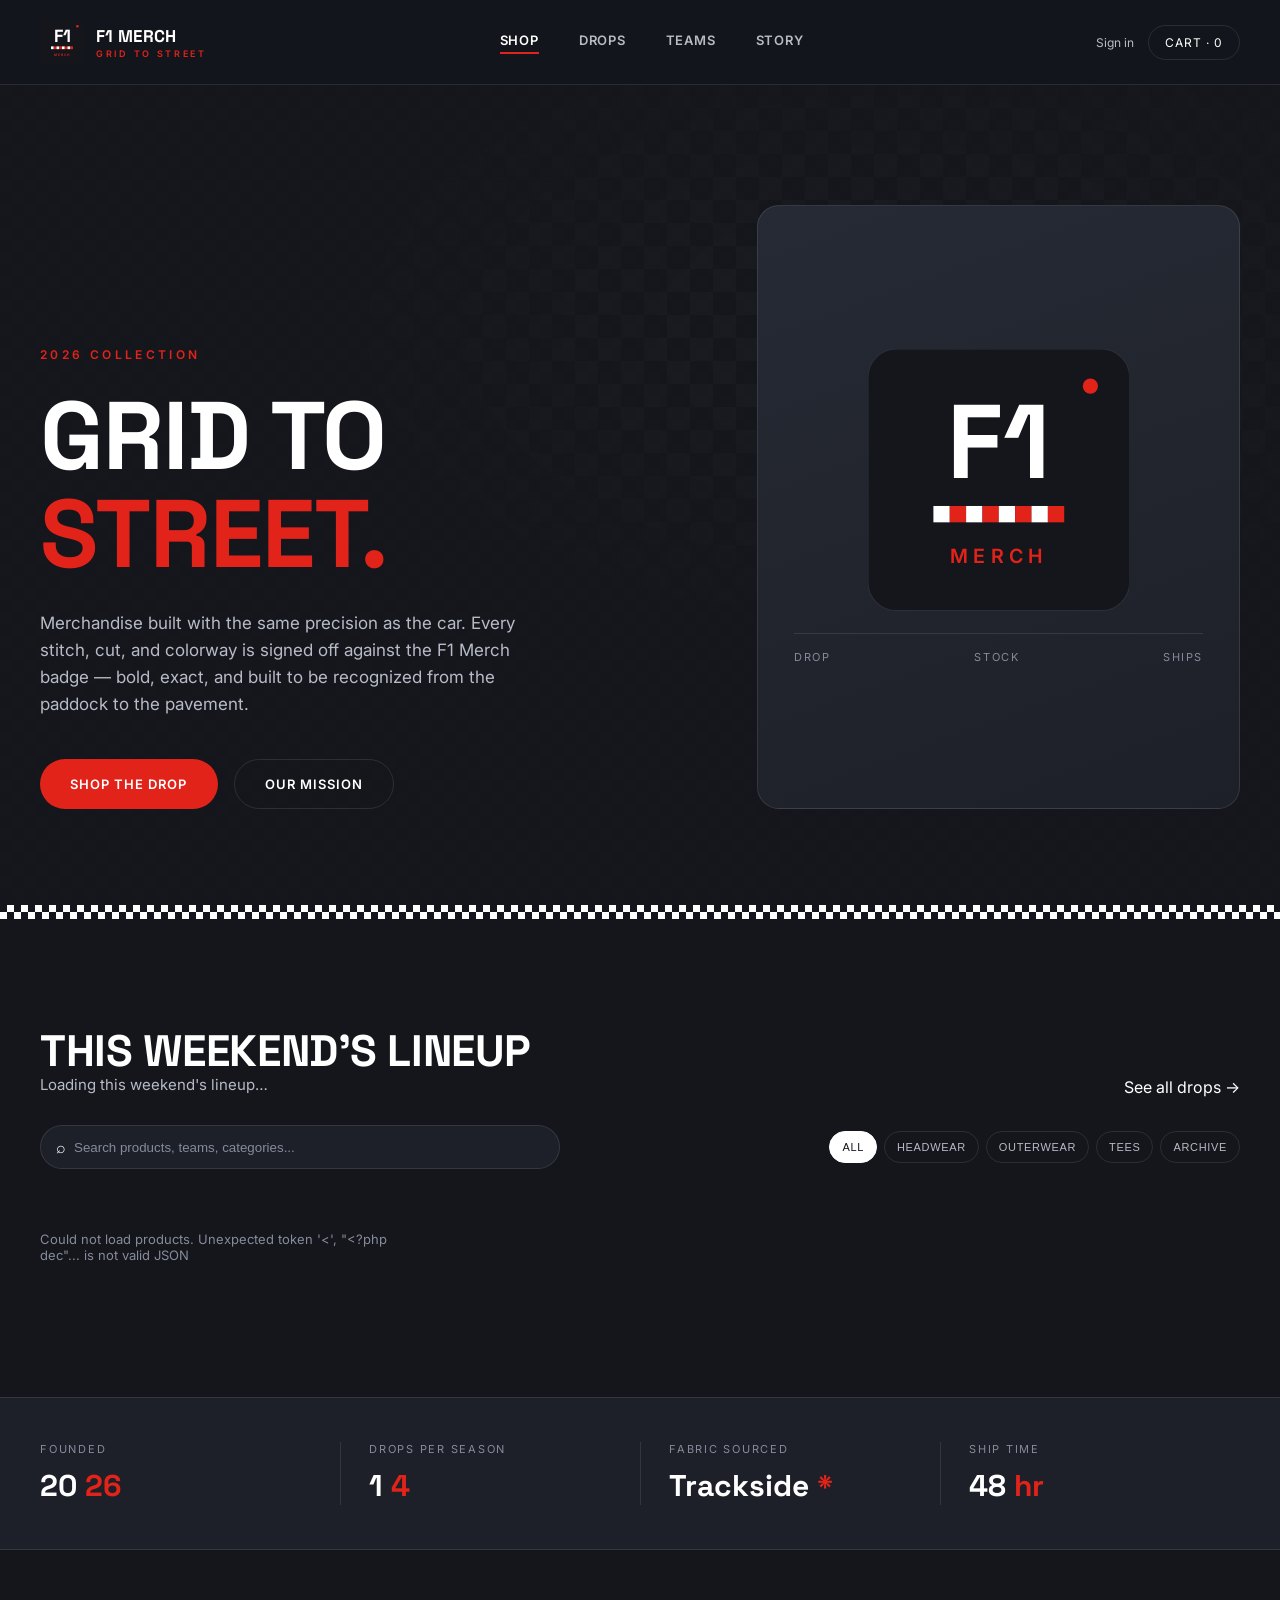
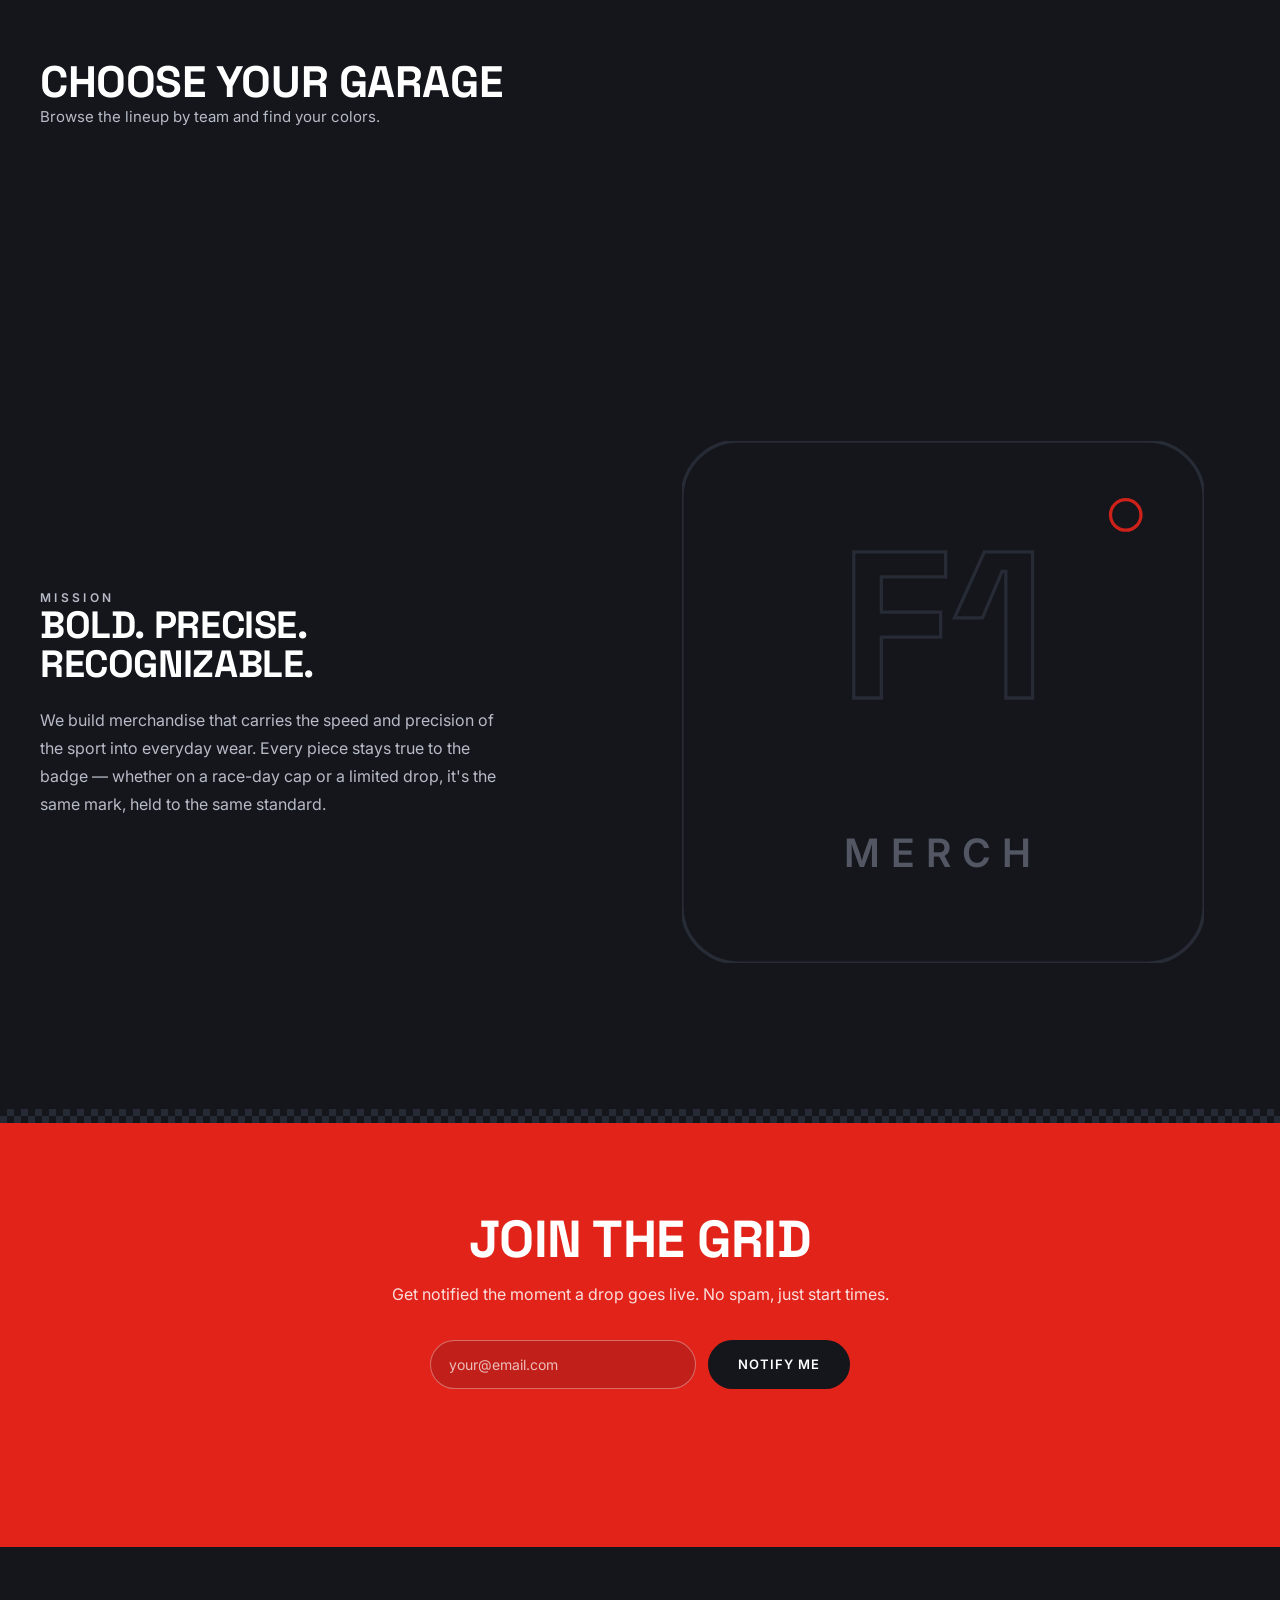
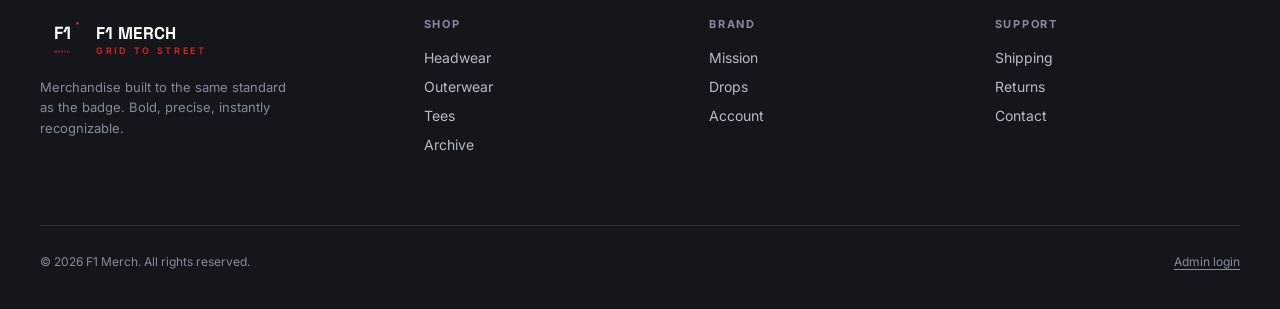
==== commit fc3866b2: "Formatted the Syntax Cleaner for Better Readablity" ====
--- a/index.html
+++ b/index.html
@@ -1,12 +1,419 @@
-<!DOCTYPE html><html lang="en"><head><meta charset="UTF-8"><meta name="viewport" content="width=device-width,initial-scale=1.0"><title>F1 MERCH — Grid to Street</title><link rel="preconnect" href="https://fonts.googleapis.com"><link href="https://fonts.googleapis.com/css2?family=Space+Grotesk:wght@400;500;600;700&family=Inter:wght@400;500;600;700&family=Space+Mono:wght@400;700&display=swap" rel="stylesheet"><link rel="stylesheet" href="styles.css"></head><body>
-<header><nav class="wrap subnav"><a class="brand" href="index.html"><svg class="brand-badge" viewBox="0 0 240 240" xmlns="http://www.w3.org/2000/svg"><rect width="240" height="240" rx="26" fill="#14161C"/><circle cx="204" cy="34" r="7" fill="#E2231A"/><text x="120" y="118" text-anchor="middle" font-family="Space Grotesk" font-weight="700" font-size="96" fill="#fff">F1</text><rect x="60" y="144" width="15" height="15" fill="#fff"/><rect x="75" y="144" width="15" height="15" fill="#E2231A"/><rect x="90" y="144" width="15" height="15" fill="#fff"/><rect x="105" y="144" width="15" height="15" fill="#E2231A"/><rect x="120" y="144" width="15" height="15" fill="#fff"/><rect x="135" y="144" width="15" height="15" fill="#E2231A"/><rect x="150" y="144" width="15" height="15" fill="#fff"/><rect x="165" y="144" width="15" height="15" fill="#E2231A"/><text x="120" y="196" text-anchor="middle" font-family="Inter" font-weight="600" font-size="18" letter-spacing="5" fill="#E2231A">MERCH</text></svg><span class="brand-copy"><strong>F1 MERCH</strong><small>GRID TO STREET</small></span></a><button class="mobile-menu" id="menuBtn" aria-expanded="false">☰</button><div class="nav-links" id="navLinks"><a href="#lineup" class="active">Shop</a><a href="drops.html">Drops</a><a href="#teams">Teams</a><a href="#story">Story</a></div><div class="nav-actions"><a id="accountLink" href="login.html">Sign in</a><a class="nav-cart-link" href="cart.html">Cart · <span id="cartCount">0</span></a></div></nav></header>
-<section class="hero"><div class="wrap hero-grid"><div><div class="hero-eyebrow"><span class="eyebrow">2026 Collection</span></div><h1>Grid to<br><em>Street.</em></h1><p class="lede">Merchandise built with the same precision as the car. Every stitch, cut, and colorway is signed off against the F1 Merch badge — bold, exact, and built to be recognized from the paddock to the pavement.</p><div class="hero-ctas"><a class="btn btn-primary" href="#lineup">Shop the drop</a><a class="btn btn-ghost" href="#story">Our mission</a></div></div><div class="hero-panel"><svg class="badge-huge" viewBox="0 0 240 240" xmlns="http://www.w3.org/2000/svg"><rect width="240" height="240" rx="26" fill="#14161C" stroke="#2A2E38"/><circle cx="204" cy="34" r="7" fill="#E2231A"/><text x="120" y="118" text-anchor="middle" font-family="Space Grotesk" font-weight="700" font-size="96" fill="#fff">F1</text><rect x="60" y="144" width="15" height="15" fill="#fff"/><rect x="75" y="144" width="15" height="15" fill="#E2231A"/><rect x="90" y="144" width="15" height="15" fill="#fff"/><rect x="105" y="144" width="15" height="15" fill="#E2231A"/><rect x="120" y="144" width="15" height="15" fill="#fff"/><rect x="135" y="144" width="15" height="15" fill="#E2231A"/><rect x="150" y="144" width="15" height="15" fill="#fff"/><rect x="165" y="144" width="15" height="15" fill="#E2231A"/><text x="120" y="196" text-anchor="middle" font-family="Inter" font-weight="600" font-size="18" letter-spacing="5" fill="#E2231A">MERCH</text></svg><div class="readout"><span class="k">Drop</span><span class="k">Stock</span><span class="k">Ships</span></div></div></div></section><div class="checker-bar"></div>
-<section id="lineup"><div class="wrap"><div class="section-head"><div><h2>This weekend's lineup</h2><p id="lineupSubhead">Loading this weekend's lineup…</p></div><a class="text-link" href="drops.html">See all drops →</a></div><div class="lineup-tools"><div class="lineup-search">⌕ <input id="searchInput" placeholder="Search products, teams, categories..."></div><div id="categoryFilters" class="lineup-filters"><button class="lineup-filter active" data-category="all">All</button><button class="lineup-filter" data-category="headwear">Headwear</button><button class="lineup-filter" data-category="outerwear">Outerwear</button><button class="lineup-filter" data-category="tees">Tees</button><button class="lineup-filter" data-category="archive">Archive</button></div></div><div class="lineup" id="lineupGrid"></div></div></section>
-<div class="telemetry"><div class="wrap"><div class="cell"><div class="k">Founded</div><div class="v">20<span>26</span></div></div><div class="cell"><div class="k">Drops per season</div><div class="v">1<span>4</span></div></div><div class="cell"><div class="k">Fabric sourced</div><div class="v">Trackside<span>*</span></div></div><div class="cell"><div class="k">Ship time</div><div class="v">48<span>hr</span></div></div></div></div>
-<section id="teams"><div class="wrap"><div class="section-head"><div><h2>Choose your garage</h2><p>Browse the lineup by team and find your colors.</p></div></div><div class="team-rail" id="teamGrid"></div></div></section>
-<section id="story"><div class="wrap story"><div class="story-copy"><span class="eyebrow mute">Mission</span><h2>Bold. Precise.<br>Recognizable.</h2><p>We build merchandise that carries the speed and precision of the sport into everyday wear. Every piece stays true to the badge — whether on a race-day cap or a limited drop, it's the same mark, held to the same standard.</p></div><div class="story-visual"><svg viewBox="0 0 240 240" xmlns="http://www.w3.org/2000/svg"><rect width="240" height="240" rx="26" fill="none" stroke="#2A2E38" stroke-width="1.5"/><text x="120" y="118" text-anchor="middle" font-family="Space Grotesk" font-weight="700" font-size="96" fill="none" stroke="#2A2E38" stroke-width="1.5">F1</text><circle cx="204" cy="34" r="7" fill="none" stroke="#E2231A" stroke-width="1.5"/><text x="120" y="196" text-anchor="middle" font-family="Inter" font-weight="600" font-size="18" letter-spacing="5" fill="#5A5E6B">MERCH</text></svg></div></div></section><div class="checker-bar dim"></div>
-<section id="join" class="cta-band"><div class="wrap"><h2>Join the grid</h2><p>Get notified the moment a drop goes live. No spam, just start times.</p><form class="signup" id="signupForm">
-    <input type="email" id="signupEmail" placeholder="your@email.com" required><button class="btn btn-primary" type="submit">Notify me</button></form><p class="signup-msg" id="signupMsg"></p></div></section>
-<footer id="typography"><div class="wrap"><div class="foot-grid"><div class="foot-brand"><div class="brand"><svg class="brand-badge" viewBox="0 0 240 240"><rect width="240" height="240" rx="26" fill="#14161C"/><circle cx="204" cy="34" r="7" fill="#E2231A"/><text x="120" y="118" text-anchor="middle" font-family="Space Grotesk" font-weight="700" font-size="96" fill="#fff">F1</text><text x="120" y="196" text-anchor="middle" font-family="Inter" font-weight="600" font-size="18" letter-spacing="5" fill="#E2231A">MERCH</text></svg><span class="brand-copy"><strong>F1 MERCH</strong><small>GRID TO STREET</small></span></div><p>Merchandise built to the same standard as the badge. Bold, precise, instantly recognizable.</p></div><div class="foot-col"><h4>Shop</h4><a href="#lineup" data-filter="headwear" class="foot-link">Headwear</a><a href="#lineup" data-filter="outerwear" class="foot-link">Outerwear</a><a href="#lineup" data-filter="tees" class="foot-link">Tees</a><a href="#lineup" data-filter="archive" class="foot-link">Archive</a></div><div class="foot-col"><h4>Brand</h4><a href="#story">Mission</a><a href="drops.html">Drops</a><a href="account.html">Account</a></div><div class="foot-col"><h4>Support</h4><a href="#" data-modal="shipping" class="foot-link">Shipping</a><a href="#" data-modal="returns" class="foot-link">Returns</a><a href="#" data-modal="contact" class="foot-link">Contact</a></div></div><div class="foot-bottom"><span>© 2026 F1 Merch. All rights reserved.</span><a href="admin-login.html" class="admin-link">Admin login</a></div></div></footer>
-<div class="modal-overlay" id="modalOverlay" hidden><div class="modal" role="dialog" aria-modal="true"><button class="modal-close" id="modalClose">×</button><h3 id="modalTitle"></h3><div id="modalBody"></div></div></div>
-<script src="auth-client.js?v=27"></script><script src="products-data.js?v=27"></script><script src="script.js?v=18"></script></body></html>
+<!DOCTYPE html>
+<html lang="en">
+  <head>
+    <meta charset="utf-8"/>
+    <meta content="width=device-width,initial-scale=1.0" name="viewport"/>
+    <title>
+      F1 MERCH &mdash; Grid to Street
+    </title>
+    <link href="https://fonts.googleapis.com" rel="preconnect"/>
+    <link href="https://fonts.googleapis.com/css2?family=Space+Grotesk:wght@400;500;600;700&amp;family=Inter:wght@400;500;600;700&amp;family=Space+Mono:wght@400;700&amp;display=swap" rel="stylesheet"/>
+    <link href="styles.css" rel="stylesheet"/>
+  </head>
+  <body>
+    <header>
+      <nav class="wrap subnav">
+        <a class="brand" href="index.html">
+          <svg class="brand-badge" viewbox="0 0 240 240" xmlns="http://www.w3.org/2000/svg">
+            <rect fill="#14161C" height="240" rx="26" width="240">
+            </rect>
+            <circle cx="204" cy="34" fill="#E2231A" r="7">
+            </circle>
+            <text fill="#fff" font-family="Space Grotesk" font-size="96" font-weight="700" text-anchor="middle" x="120" y="118">
+              F1
+            </text>
+            <rect fill="#fff" height="15" width="15" x="60" y="144">
+            </rect>
+            <rect fill="#E2231A" height="15" width="15" x="75" y="144">
+            </rect>
+            <rect fill="#fff" height="15" width="15" x="90" y="144">
+            </rect>
+            <rect fill="#E2231A" height="15" width="15" x="105" y="144">
+            </rect>
+            <rect fill="#fff" height="15" width="15" x="120" y="144">
+            </rect>
+            <rect fill="#E2231A" height="15" width="15" x="135" y="144">
+            </rect>
+            <rect fill="#fff" height="15" width="15" x="150" y="144">
+            </rect>
+            <rect fill="#E2231A" height="15" width="15" x="165" y="144">
+            </rect>
+            <text fill="#E2231A" font-family="Inter" font-size="18" font-weight="600" letter-spacing="5" text-anchor="middle" x="120" y="196">
+              MERCH
+            </text>
+          </svg>
+          <span class="brand-copy">
+            <strong>
+              F1 MERCH
+            </strong>
+            <small>
+              GRID TO STREET
+            </small>
+          </span>
+        </a>
+        <button aria-expanded="false" class="mobile-menu" id="menuBtn">
+          ☰
+        </button>
+        <div class="nav-links" id="navLinks">
+          <a class="active" href="#lineup">
+            Shop
+          </a>
+          <a href="drops.html">
+            Drops
+          </a>
+          <a href="#teams">
+            Teams
+          </a>
+          <a href="#story">
+            Story
+          </a>
+        </div>
+        <div class="nav-actions">
+          <a href="login.html" id="accountLink">
+            Sign in
+          </a>
+          <a class="nav-cart-link" href="cart.html">
+            Cart &middot;
+            <span id="cartCount">
+              0
+            </span>
+          </a>
+        </div>
+      </nav>
+    </header>
+    <section class="hero">
+      <div class="wrap hero-grid">
+        <div>
+          <div class="hero-eyebrow">
+            <span class="eyebrow">
+              2026 Collection
+            </span>
+          </div>
+          <h1>
+            Grid to
+            <br/>
+            <em>
+              Street.
+            </em>
+          </h1>
+          <p class="lede">
+            Merchandise built with the same precision as the car. Every stitch, cut, and colorway is signed off against the F1 Merch badge &mdash; bold, exact, and built to be recognized from the paddock to the pavement.
+          </p>
+          <div class="hero-ctas">
+            <a class="btn btn-primary" href="#lineup">
+              Shop the drop
+            </a>
+            <a class="btn btn-ghost" href="#story">
+              Our mission
+            </a>
+          </div>
+        </div>
+        <div class="hero-panel">
+          <svg class="badge-huge" viewbox="0 0 240 240" xmlns="http://www.w3.org/2000/svg">
+            <rect fill="#14161C" height="240" rx="26" stroke="#2A2E38" width="240">
+            </rect>
+            <circle cx="204" cy="34" fill="#E2231A" r="7">
+            </circle>
+            <text fill="#fff" font-family="Space Grotesk" font-size="96" font-weight="700" text-anchor="middle" x="120" y="118">
+              F1
+            </text>
+            <rect fill="#fff" height="15" width="15" x="60" y="144">
+            </rect>
+            <rect fill="#E2231A" height="15" width="15" x="75" y="144">
+            </rect>
+            <rect fill="#fff" height="15" width="15" x="90" y="144">
+            </rect>
+            <rect fill="#E2231A" height="15" width="15" x="105" y="144">
+            </rect>
+            <rect fill="#fff" height="15" width="15" x="120" y="144">
+            </rect>
+            <rect fill="#E2231A" height="15" width="15" x="135" y="144">
+            </rect>
+            <rect fill="#fff" height="15" width="15" x="150" y="144">
+            </rect>
+            <rect fill="#E2231A" height="15" width="15" x="165" y="144">
+            </rect>
+            <text fill="#E2231A" font-family="Inter" font-size="18" font-weight="600" letter-spacing="5" text-anchor="middle" x="120" y="196">
+              MERCH
+            </text>
+          </svg>
+          <div class="readout">
+            <span class="k">
+              Drop
+            </span>
+            <span class="k">
+              Stock
+            </span>
+            <span class="k">
+              Ships
+            </span>
+          </div>
+        </div>
+      </div>
+    </section>
+    <div class="checker-bar">
+    </div>
+    <section id="lineup">
+      <div class="wrap">
+        <div class="section-head">
+          <div>
+            <h2>
+              This weekend's lineup
+            </h2>
+            <p id="lineupSubhead">
+              Loading this weekend's lineup&hellip;
+            </p>
+          </div>
+          <a class="text-link" href="drops.html">
+            See all drops &rarr;
+          </a>
+        </div>
+        <div class="lineup-tools">
+          <div class="lineup-search">
+            &telrec;
+            <input id="searchInput" placeholder="Search products, teams, categories..."/>
+          </div>
+          <div class="lineup-filters" id="categoryFilters">
+            <button class="lineup-filter active" data-category="all">
+              All
+            </button>
+            <button class="lineup-filter" data-category="headwear">
+              Headwear
+            </button>
+            <button class="lineup-filter" data-category="outerwear">
+              Outerwear
+            </button>
+            <button class="lineup-filter" data-category="tees">
+              Tees
+            </button>
+            <button class="lineup-filter" data-category="archive">
+              Archive
+            </button>
+          </div>
+        </div>
+        <div class="lineup" id="lineupGrid">
+        </div>
+      </div>
+    </section>
+    <div class="telemetry">
+      <div class="wrap">
+        <div class="cell">
+          <div class="k">
+            Founded
+          </div>
+          <div class="v">
+            20
+            <span>
+              26
+            </span>
+          </div>
+        </div>
+        <div class="cell">
+          <div class="k">
+            Drops per season
+          </div>
+          <div class="v">
+            1
+            <span>
+              4
+            </span>
+          </div>
+        </div>
+        <div class="cell">
+          <div class="k">
+            Fabric sourced
+          </div>
+          <div class="v">
+            Trackside
+            <span>
+              *
+            </span>
+          </div>
+        </div>
+        <div class="cell">
+          <div class="k">
+            Ship time
+          </div>
+          <div class="v">
+            48
+            <span>
+              hr
+            </span>
+          </div>
+        </div>
+      </div>
+    </div>
+    <section id="teams">
+      <div class="wrap">
+        <div class="section-head">
+          <div>
+            <h2>
+              Choose your garage
+            </h2>
+            <p>
+              Browse the lineup by team and find your colors.
+            </p>
+          </div>
+        </div>
+        <div class="team-rail" id="teamGrid">
+        </div>
+      </div>
+    </section>
+    <section id="story">
+      <div class="wrap story">
+        <div class="story-copy">
+          <span class="eyebrow mute">
+            Mission
+          </span>
+          <h2>
+            Bold. Precise.
+            <br/>
+            Recognizable.
+          </h2>
+          <p>
+            We build merchandise that carries the speed and precision of the sport into everyday wear. Every piece stays true to the badge &mdash; whether on a race-day cap or a limited drop, it's the same mark, held to the same standard.
+          </p>
+        </div>
+        <div class="story-visual">
+          <svg viewbox="0 0 240 240" xmlns="http://www.w3.org/2000/svg">
+            <rect fill="none" height="240" rx="26" stroke="#2A2E38" stroke-width="1.5" width="240">
+            </rect>
+            <text fill="none" font-family="Space Grotesk" font-size="96" font-weight="700" stroke="#2A2E38" stroke-width="1.5" text-anchor="middle" x="120" y="118">
+              F1
+            </text>
+            <circle cx="204" cy="34" fill="none" r="7" stroke="#E2231A" stroke-width="1.5">
+            </circle>
+            <text fill="#5A5E6B" font-family="Inter" font-size="18" font-weight="600" letter-spacing="5" text-anchor="middle" x="120" y="196">
+              MERCH
+            </text>
+          </svg>
+        </div>
+      </div>
+    </section>
+    <div class="checker-bar dim">
+    </div>
+    <section class="cta-band" id="join">
+      <div class="wrap">
+        <h2>
+          Join the grid
+        </h2>
+        <p>
+          Get notified the moment a drop goes live. No spam, just start times.
+        </p>
+        <form class="signup" id="signupForm">
+          <input id="signupEmail" placeholder="your@email.com" required="" type="email"/>
+          <button class="btn btn-primary" type="submit">
+            Notify me
+          </button>
+        </form>
+        <p class="signup-msg" id="signupMsg">
+        </p>
+      </div>
+    </section>
+    <footer id="typography">
+      <div class="wrap">
+        <div class="foot-grid">
+          <div class="foot-brand">
+            <div class="brand">
+              <svg class="brand-badge" viewbox="0 0 240 240">
+                <rect fill="#14161C" height="240" rx="26" width="240">
+                </rect>
+                <circle cx="204" cy="34" fill="#E2231A" r="7">
+                </circle>
+                <text fill="#fff" font-family="Space Grotesk" font-size="96" font-weight="700" text-anchor="middle" x="120" y="118">
+                  F1
+                </text>
+                <text fill="#E2231A" font-family="Inter" font-size="18" font-weight="600" letter-spacing="5" text-anchor="middle" x="120" y="196">
+                  MERCH
+                </text>
+              </svg>
+              <span class="brand-copy">
+                <strong>
+                  F1 MERCH
+                </strong>
+                <small>
+                  GRID TO STREET
+                </small>
+              </span>
+            </div>
+            <p>
+              Merchandise built to the same standard as the badge. Bold, precise, instantly recognizable.
+            </p>
+          </div>
+          <div class="foot-col">
+            <h4>
+              Shop
+            </h4>
+            <a class="foot-link" data-filter="headwear" href="#lineup">
+              Headwear
+            </a>
+            <a class="foot-link" data-filter="outerwear" href="#lineup">
+              Outerwear
+            </a>
+            <a class="foot-link" data-filter="tees" href="#lineup">
+              Tees
+            </a>
+            <a class="foot-link" data-filter="archive" href="#lineup">
+              Archive
+            </a>
+          </div>
+          <div class="foot-col">
+            <h4>
+              Brand
+            </h4>
+            <a href="#story">
+              Mission
+            </a>
+            <a href="drops.html">
+              Drops
+            </a>
+            <a href="account.html">
+              Account
+            </a>
+          </div>
+          <div class="foot-col">
+            <h4>
+              Support
+            </h4>
+            <a class="foot-link" data-modal="shipping" href="#">
+              Shipping
+            </a>
+            <a class="foot-link" data-modal="returns" href="#">
+              Returns
+            </a>
+            <a class="foot-link" data-modal="contact" href="#">
+              Contact
+            </a>
+          </div>
+        </div>
+        <div class="foot-bottom">
+          <span>
+            &copy; 2026 F1 Merch. All rights reserved.
+          </span>
+          <a class="admin-link" href="admin-login.html">
+            Admin login
+          </a>
+        </div>
+      </div>
+    </footer>
+    <div class="modal-overlay" hidden="" id="modalOverlay">
+      <div aria-modal="true" class="modal" role="dialog">
+        <button class="modal-close" id="modalClose">
+          &times;
+        </button>
+        <h3 id="modalTitle">
+        </h3>
+        <div id="modalBody">
+        </div>
+      </div>
+    </div>
+    <script src="auth-client.js?v=27">
+    </script>
+    <script src="auth-nav.js?v=1">
+    </script>
+    <script src="products-data.js?v=27">
+    </script>
+    <script src="script.js?v=19">
+    </script>
+  </body>
+</html>
